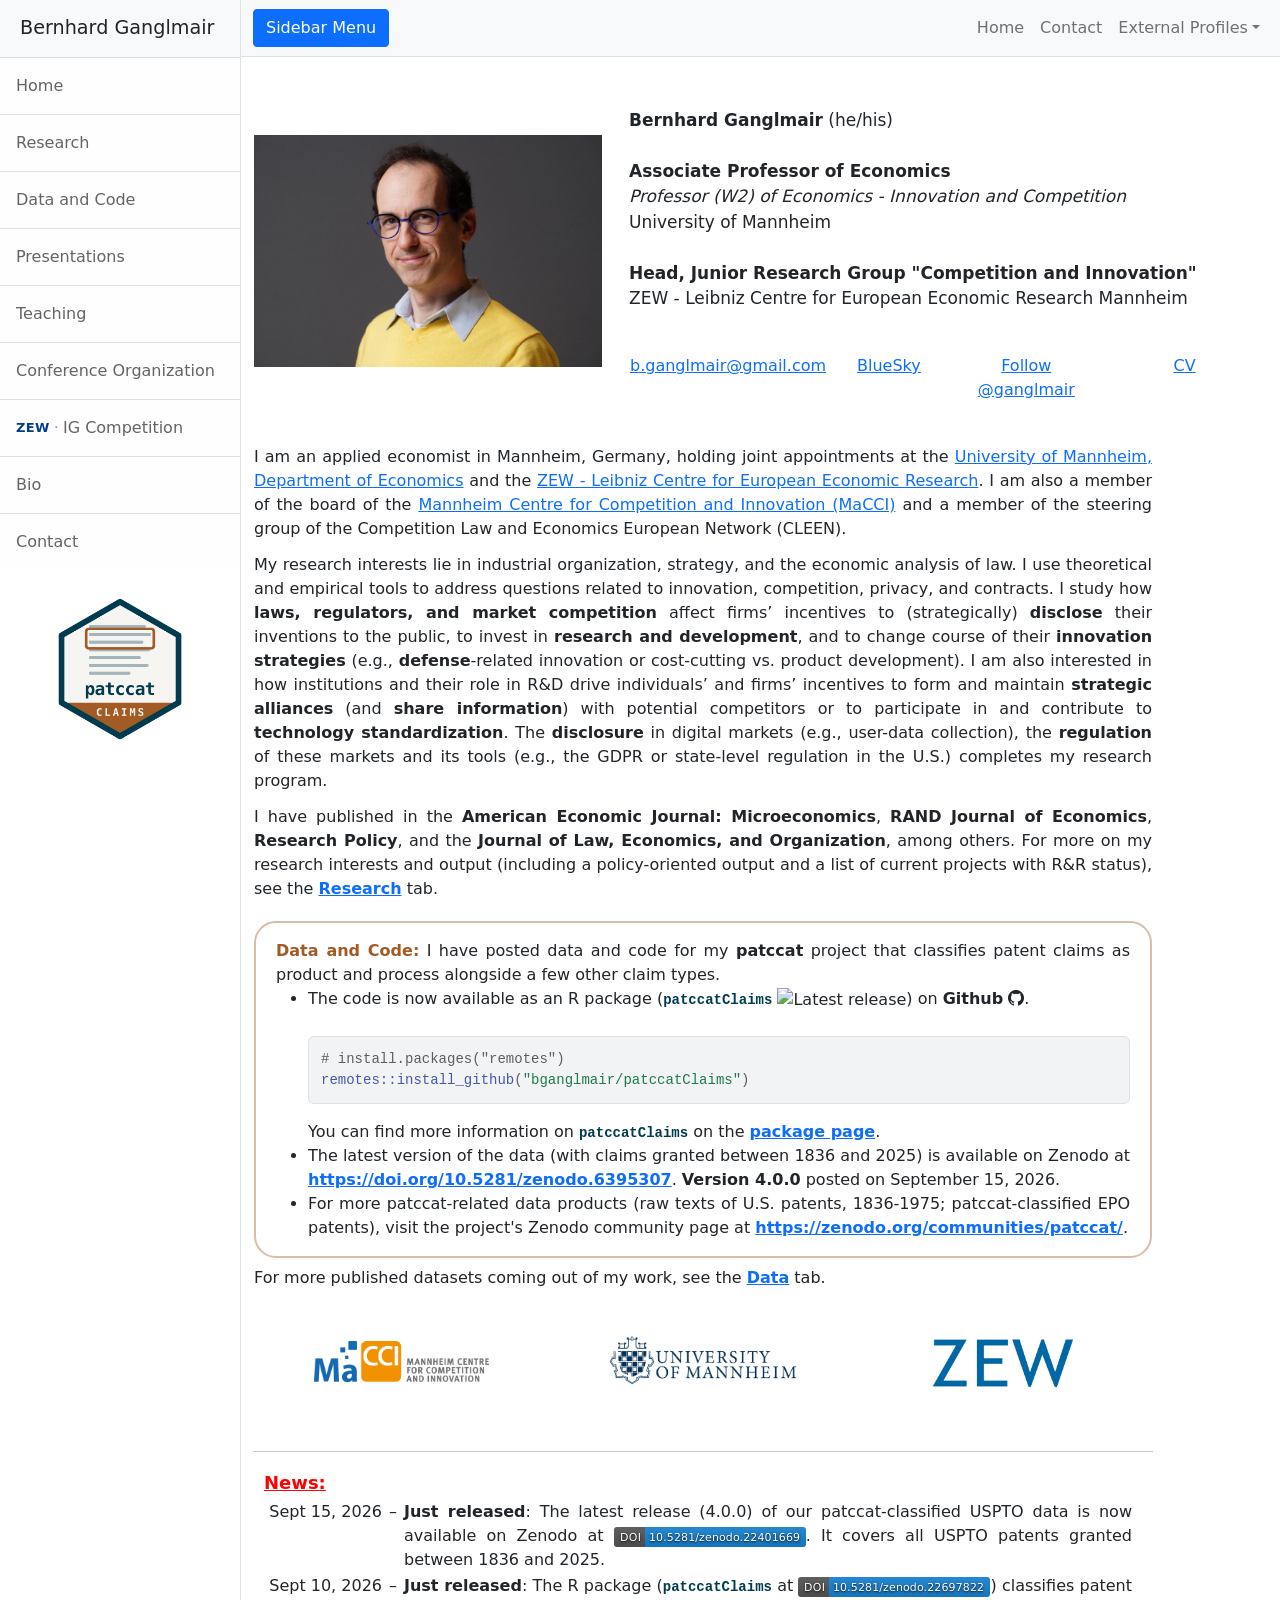
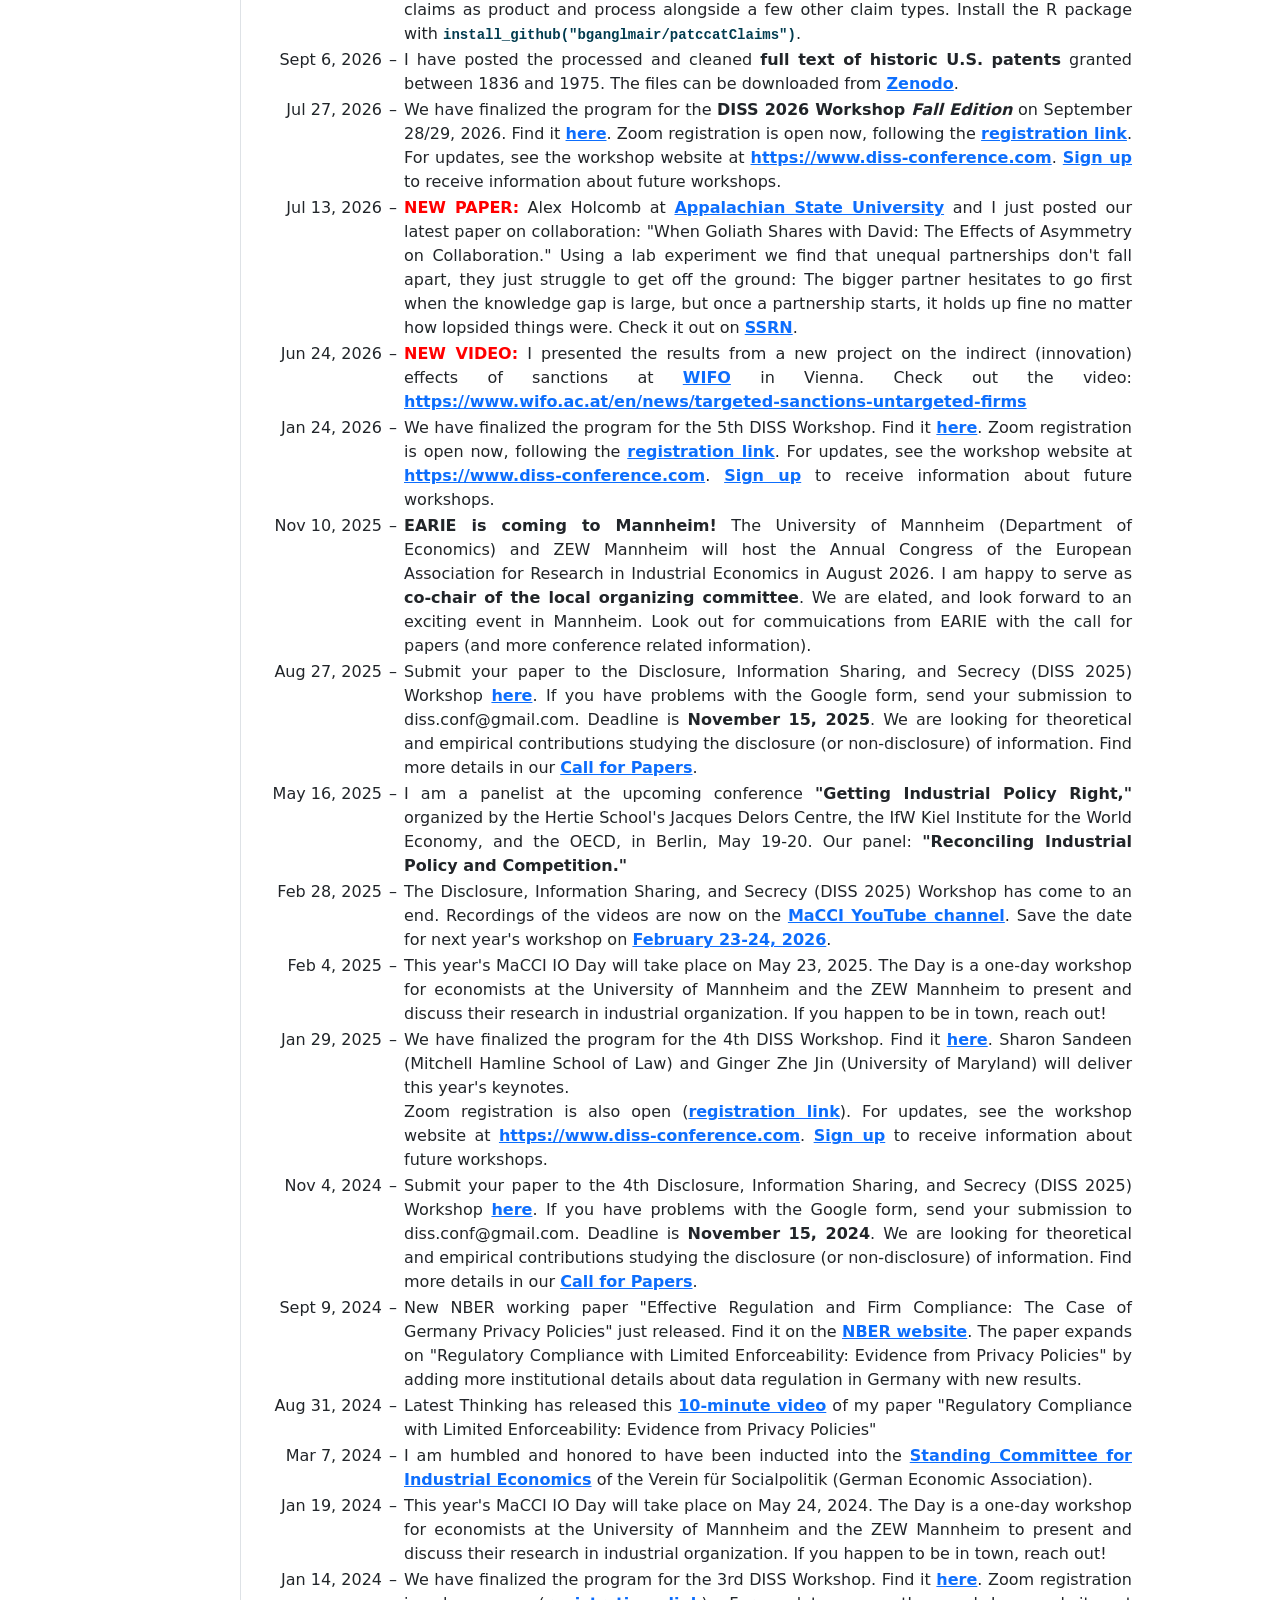
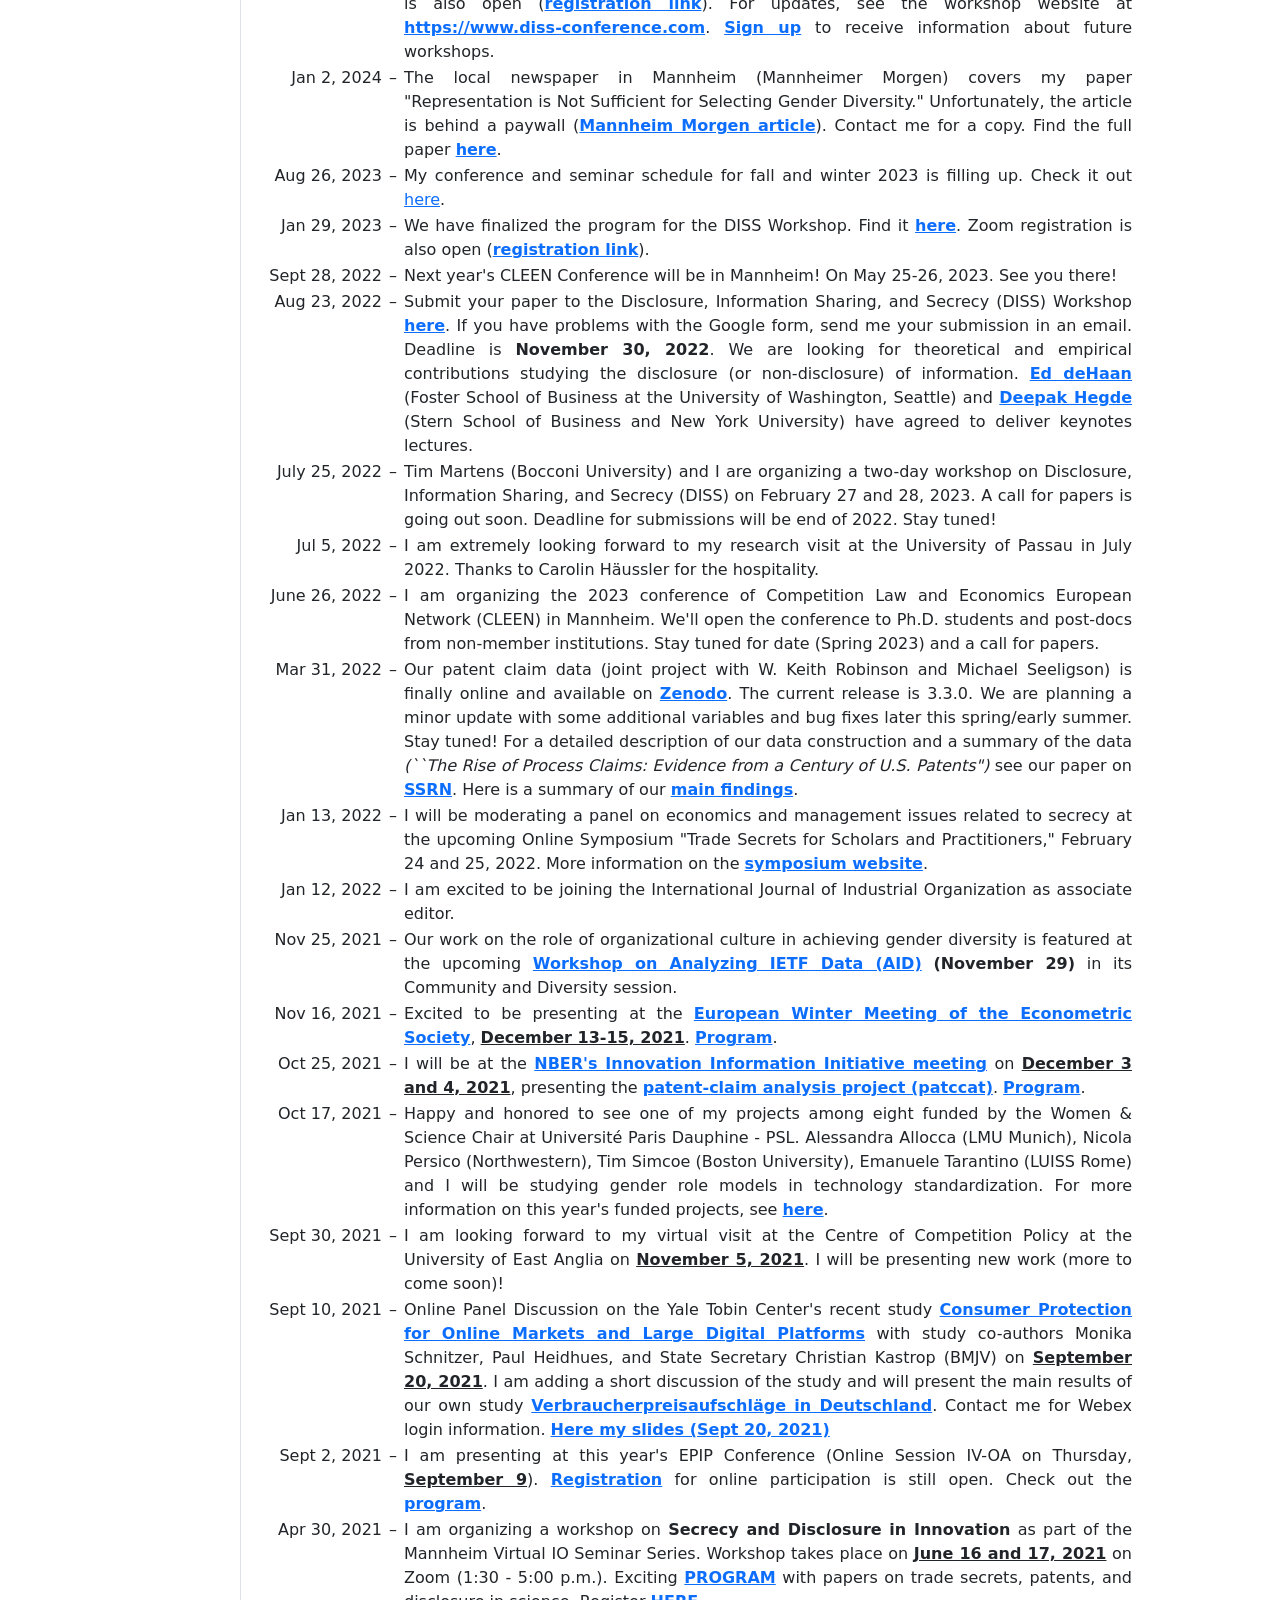
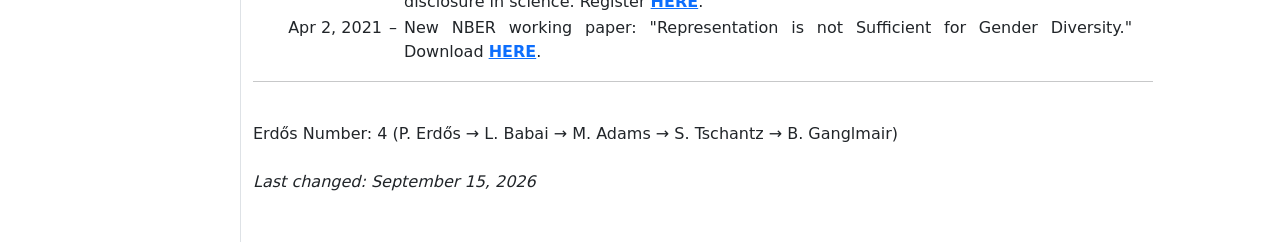
==== index.html @ 03a01792 "add IG Comp and course descriptions Added: IG Comp navigation Added: meta data Added: course descrip" ====
<!DOCTYPE html>
<html lang="en">
<head>
    <meta charset="utf-8" />
    <meta name="viewport" content="width=device-width, initial-scale=1, shrink-to-fit=no" />
    <meta name="description" content="Bernhard Ganglmair is Associate Professor of Economics at the University of Mannheim and Head of the Junior Research Group Competition and Innovation at ZEW Mannheim. His research covers industrial organization, innovation, privacy, and the economic analysis of law." />
    <meta name="author" content="Bernhard Ganglmair" />
    <meta name="robots" content="index, follow" />
    <link rel="canonical" href="https://bganglmair.github.io/index.html" />
    <title>Bernhard Ganglmair | Economics · University of Mannheim &amp; ZEW Mannheim</title>

    <!-- Open Graph -->
    <meta property="og:type" content="profile" />
    <meta property="og:title" content="Bernhard Ganglmair | Economist" />
    <meta property="og:description" content="Associate Professor at the University of Mannheim and Head of the Junior Research Group Competition and Innovation at ZEW Mannheim. Research in industrial organization, innovation, privacy, and law and economics." />
    <meta property="og:url" content="https://bganglmair.github.io/" />
    <meta property="og:image" content="https://bganglmair.github.io/files/RH204410.jpg" />
    <meta property="profile:first_name" content="Bernhard" />
    <meta property="profile:last_name" content="Ganglmair" />

    <!-- Twitter/X Card -->
    <meta name="twitter:card" content="summary" />
    <meta name="twitter:site" content="@ganglmair" />
    <meta name="twitter:title" content="Bernhard Ganglmair | Economist" />
    <meta name="twitter:description" content="Associate Professor at the University of Mannheim and ZEW Mannheim. Research in industrial organization, innovation, privacy, and law and economics." />
    <meta name="twitter:image" content="https://bganglmair.github.io/files/RH204410.jpg" />

    <!-- Structured data -->
    <script type="application/ld+json">
    {
      "@context": "https://schema.org",
      "@type": "Person",
      "name": "Bernhard Ganglmair",
      "url": "https://bganglmair.github.io/",
      "image": "https://bganglmair.github.io/files/RH204410.jpg",
      "jobTitle": "Associate Professor of Economics",
      "description": "Applied economist working on industrial organization, innovation, privacy, and the economic analysis of law.",
      "worksFor": [
        {
          "@type": "Organization",
          "name": "University of Mannheim",
          "url": "https://www.vwl.uni-mannheim.de/en/"
        },
        {
          "@type": "Organization",
          "name": "ZEW – Leibniz Centre for European Economic Research",
          "url": "https://www.zew.de/en/"
        }
      ],
      "knowsAbout": ["industrial organization", "innovation economics", "privacy economics", "law and economics", "patent policy"],
      "sameAs": [
        "https://scholar.google.com/citations?user=QGia2p8AAAAJ",
        "https://papers.ssrn.com/sol3/cf_dev/AbsByAuth.cfm?per_id=468622",
        "https://ideas.repec.org/e/pga159.html",
        "https://orcid.org/0000-0002-3821-2813",
        "https://www.linkedin.com/pub/bernhard-ganglmair/1/874/60a/",
        "https://bsky.app/profile/ganglmair.bsky.social",
        "https://twitter.com/ganglmair",
        "https://www.zew.de/en/team/bga",
        "https://www.vwl.uni-mannheim.de/en/prof-ganglmair/"
      ]
    }
    </script>

    <!-- Favicon -->
    <link rel="icon" type="image/x-icon" href="assets/favicon.ico" />
    <!-- Core theme CSS (includes Bootstrap) -->
    <link href="css/styles.css" rel="stylesheet" />
</head>

    <body>
        <div class="d-flex" id="wrapper">
            <!-- Sidebar-->
            <div class="border-end bg-white" id="sidebar-wrapper">
                <div class="sidebar-heading border-bottom bg-light">Bernhard Ganglmair</div>
                <div class="list-group list-group-flush">
                    <a class="list-group-item list-group-item-action list-group-item-light p-3" href="index.html">Home</a>
                    <a class="list-group-item list-group-item-action list-group-item-light p-3" href="research.html">Research</a>
                    <a class="list-group-item list-group-item-action list-group-item-light p-3" href="data.html">Data and Code</a>
                    <a class="list-group-item list-group-item-action list-group-item-light p-3" href="events.html">Presentations</a>
                    <a class="list-group-item list-group-item-action list-group-item-light p-3" href="teaching.html">Teaching</a>
                    <a class="list-group-item list-group-item-action list-group-item-light p-3" href="organization.html">Conference Organization</a>
                    <a class="list-group-item list-group-item-action list-group-item-light p-3" href="ig-competition.html"><span style="color:#003D8F;font-weight:700;font-size:13px;letter-spacing:0.03em;vertical-align:1px">ZEW</span><span style="color:#999;margin:0 4px">·</span>IG Competition</a>
                    <a class="list-group-item list-group-item-action list-group-item-light p-3" href="shortbio.html">Bio</a>
                    <a class="list-group-item list-group-item-action list-group-item-light p-3" href="contact.html">Contact</a>
                </div>

                <div class="text-center mt-4 mb-3">
                    <a href="https://bganglmair.github.io/patccatClaims/" target="_blank"
                    title="patccatClaims R package">
                <img src="files/patccatClaims-logo.png" alt="patccatClaims R package" height="150"></a>
                </div>
            </div>
            <!-- Page content wrapper-->
            <div id="page-content-wrapper">
                <!-- Top navigation-->
                <nav class="navbar navbar-expand-lg navbar-light bg-light border-bottom">
                    <div class="container-fluid">
                        <button class="btn btn-primary" id="sidebarToggle">Sidebar Menu</button>
                        <button class="navbar-toggler" type="button" data-bs-toggle="collapse" data-bs-target="#navbarSupportedContent" aria-controls="navbarSupportedContent" aria-expanded="false" aria-label="Toggle navigation"><span class="navbar-toggler-icon"></span></button>
                        <div class="collapse navbar-collapse" id="navbarSupportedContent">
                            <ul class="navbar-nav ms-auto mt-2 mt-lg-0">
                                <li class="nav-item active"><a class="nav-link" href="index.html">Home</a></li>
                                <li class="nav-item"><a class="nav-link" href="contact.html">Contact</a></li>
                                <li class="nav-item dropdown">
                                    <a class="nav-link dropdown-toggle" id="navbarDropdown" href="#" role="button" data-bs-toggle="dropdown" aria-haspopup="true" aria-expanded="false">External Profiles</a>
                                    <div class="dropdown-menu dropdown-menu-end" aria-labelledby="navbarDropdown">
                                        <a class="dropdown-item" href="http://scholar.google.com/citations?user=QGia2p8AAAAJ" target="_blank">Google Scholar Page</a>
                                        <a class="dropdown-item" href="http://papers.ssrn.com/sol3/cf_dev/AbsByAuth.cfm?per_id=468622" target="_blank">SSRN Author Page</a>
                                        <a class="dropdown-item" href="https://ideas.repec.org/e/pga159.html" target="_blank">IDEAS RePEc</a>
                                        <a class="dropdown-item" href="http://www.linkedin.com/pub/bernhard-ganglmair/1/874/60a/" target="_blank">LinkedIn Profile</a>
                                        <a class="dropdown-item" href="http://orcid.org/0000-0002-3821-2813" target="_blank">ORCID</a>
                                        <a href="https://twitter.com/ganglmair?ref_src=twsrc%5Etfw" class="twitter-follow-button" data-show-count="false">Follow @ganglmair</a><script async src="https://platform.twitter.com/widgets.js" charset="utf-8"></script>
                                        <div class="dropdown-divider"></div>
                                        <a class="dropdown-item" href="https://www.zew.de/en/team/bga" target="_blank">ZEW Mannheim</a>
                                        <a class="dropdown-item" href="https://www.vwl.uni-mannheim.de/en/prof-ganglmair/" target="_blank">University of Mannheim</a>
                                    </div>
                                </li>
                            </ul>
                        </div>
                    </div>
                </nav>
                <!-- Page content-->
                <div class="container-fluid">
                    
                    <br>
                	<!--   BEGIN HOME INFORMATION -->
                    <!-- <h1 class="mt-4">Home</h1> -->

					<table cellspacing="0" border="0">

						<tr>
							<td style="width:350px"><a href="files/RH204410.jpg" imageanchor="1"><img src="files/RH204410.jpg" width="100%" border="0"></a>
							</td>
							<td style="width:25px"> </td>
							<td valign="top"> 
								
								<p style="font-size:17px">
									
									<br>
									<b>Bernhard Ganglmair</b> (he/his)<br>

									<br>
									<b>Associate Professor of Economics</b><br>
									<i>Professor (W2) of Economics - Innovation and Competition</i><br>
									University of Mannheim<br><br>

									<b>Head, Junior Research Group "Competition and Innovation"</b></br>
									ZEW - Leibniz Centre for European Economic Research Mannheim<br><br>


									<table cellspacing="0" border="0">
				                        <colgroup>
				                            <col style="width: 40%">
				                            <col style="width: 20%">
                                            <col style="width: 20%">
				                            <col style="width: 20%">
				                        </colgroup>
				                        <tbody>

				                            <tr>
				                                <td valign="top" style="text-align:left">
				                                	<a href = "mailto: b.ganglmair@gmail.com">b.ganglmair@gmail.com</a>
				                                </td>

                                                <td valign="top" style="text-align:left">
                                                    <a rel="me" href="https://bsky.app/profile/ganglmair.bsky.social">BlueSky</a>

                                                </td>

				                                <td valign="center" style="text-align:center">
				                                	<a href="https://twitter.com/ganglmair?ref_src=twsrc%5Etfw" class="twitter-follow-button" data-show-count="false">Follow @ganglmair</a><script async src="https://platform.twitter.com/widgets.js" charset="utf-8"></script>
				                                </td>
				                                <td valign="top" style="text-align:right">
				                                	<a href="files/Ganglmair-CV.pdf" target="_blank">CV</a>
				                                </td>
				                            </tr>
				                        </tbody>
				                    </table>

								</p>
							</td>
						</tr>
					</table>

					<br>
					<table cellspacing="0" border="0">
                        <colgroup>
                            <col style="width: 900px">
                        </colgroup>
                        <tbody>

                            <tr>
                                <td valign="top" style="text-align:justify">
                                    I am an applied economist in Mannheim, Germany, holding joint appointments at the <a href="https://www.vwl.uni-mannheim.de/en/" target="_blank">University of Mannheim, Department of Economics</a> and the <a href="https://www.zew.de/en" target="_blank">ZEW - Leibniz Centre for European Economic Research</a>. I am also a member of the board of the <a href="https://www.macci.eu" target="_blank">Mannheim Centre for Competition and Innovation (MaCCI)</a> and a member of the steering group of the Competition Law and Economics European Network (CLEEN). 
                                </td>
                            </tr>
                            <tr> <td style="height: 10px"></td></tr>
                            <tr>
                                <td valign="top" style="text-align:justify"> 
                                    My research interests lie in industrial organization, strategy, and the economic analysis of law. I use theoretical and empirical tools to address questions related to innovation, competition, privacy, and contracts. I study how <b>laws, regulators, and market competition</b> affect firms’ incentives to (strategically) <b>disclose</b> their inventions to the public, to invest in <b>research and development</b>, and to change course of their <b>innovation strategies</b> (e.g., <b>defense</b>-related innovation or cost-cutting vs. product development). I am also interested in how institutions and their role in R&D drive individuals’ and firms’ incentives to form and maintain <b>strategic alliances</b> (and <b>share information</b>) with potential competitors or to participate in and contribute to <b>technology standardization</b>. The <b>disclosure</b> in digital markets (e.g., user-data collection), the <b>regulation</b> of these markets and its tools (e.g., the GDPR or state-level regulation in the U.S.) completes my research program. 
                                </td>
                            </tr>
							<tr> <td style="height: 10px"></td></tr>
							<tr>
                               	<td valign="top" style="text-align:justify"> 
                                    I have published in the <b>American Economic Journal: Microeconomics</b>, <b>RAND Journal of Economics</b>, <b>Research Policy</b>, and the <b>Journal of Law, Economics, and Organization</b>, among others. For more on my research interests and output (including a policy-oriented output and a list of current projects with R&R status), see the <b><a href="research.html">Research</a></b> tab. 
                                </td>
                            </tr>
                            <tr> <td style="height: 10px"></td></tr>
                            <tr>
                                <td valign="top" style="text-align:justify">

                                <div class="panel-note"> 
                                    <span style="color:#A25B25;"><b>Data and Code:</b></span> I have posted data and code for my <b>patccat</b> project that classifies patent claims as product and process alongside a few other claim types. 

                                    <ul>
                                    <li>
                                        The code is now available as an R package (<code>patccatClaims</code> <img src="https://img.shields.io/github/v/release/bganglmair/patccatClaims?logo=github&label=release" alt="Latest release" height="20">) on <b>Github</b> <link rel="stylesheet" href="https://cdn.jsdelivr.net/npm/bootstrap-icons@1.11.3/font/bootstrap-icons.css"> <i class="bi bi-github"></i>.
                                        <!-- <img src="https://img.shields.io/badge/GitHub-bganglmair%2FpatccatClaims-181717?logo=github" alt="GitHub: bganglmair/patccatClaims" height="20">. --> <br><br>

<pre class="sourceCode r"><code class="sourceCode r"><span class="co"># install.packages("remotes")</span>
<span class="fu">remotes</span><span class="fu">::</span><span class="fu">install_github</span><span class="op">(</span><span class="st">"bganglmair/patccatClaims"</span><span class="op">)</span></code></pre>

You can find more information on <code>patccatClaims</code> on the <b><a href="https://bganglmair.github.io/patccatClaims/" target="_blank">package page</a></b>.

                                    </li>

                                    <li>
                                        The latest version of the data (with claims granted between 1836 and 2025) is available on Zenodo at <b><a href="https://doi.org/10.5281/zenodo.6395307" target="_blank">https://doi.org/10.5281/zenodo.6395307</a></b>. <b>Version 4.0.0</b> posted on September 15, 2026.
                                    </li>

                                    <li>
                                        For more patccat-related data products (raw texts of U.S. patents, 1836-1975; patccat-classified EPO patents), visit the project's Zenodo community page at <b><a href="https://zenodo.org/communities/patccat/" target="_blank">https://zenodo.org/communities/patccat/</a></b>.
                                    </li>

                                    </ul>
                                </div>
                                    For more published datasets coming out of my work, see the <b><a href="data.html">Data</a></b> tab.
                                    
                                </td>
                            </tr>

                        </tbody>
                    </table>
					
                    <br> 

                    <table cellspacing="0" border="0">
                        <colgroup>
                            <col style="width: 300px">
                            <col style="width: 300px">
                            <col style="width: 300px">
                        </colgroup>
                            <tbody>
                                <tr>
                                    <td valign="center" style="text-align:center">
                                        <a href="http://www.macci.eu" target="_blank" imageanchor="1"><img src="files/MaCCI-logo.png" width="60%" border="0"></a>
                                    </td>
                                    <td valign="center" style="text-align:center">
                                        <a href="http://www.uni-mannheim.de/en" target="_blank" imageanchor="1"><img src="files/UMA-logo.png" width="80%" border="0"></a>
                                    </td>
                                    <td valign="center" style="text-align:center">
                                        <a href="https://www.zew.de/en/" target="_blank" imageanchor="1"><img src="files/ZEW-logo.png" width="60%" border="0"></a>
                                    </td>
                                </tr>
                            </tbody>
                    </table>

                    <br>
                    <hr style="width:900px">

                        
					<table cellspacing="0" border="0" style="width:900">
                        <colgroup>
	                        <col style="width: 10px">
	                        <col style="width: 120px">
	                        <col style="width: 20px">
	                        <col style="width: 730px">
	                    </colgroup>
	                    <tbody>

                            <tr>
                                <td></td>
                                <td valign="top" style="text-align:left"><b><span style="color:rgb(255,0,0);font-size: 18px"><u>News:</u></span></b></td>
                                <td></td>
                                <td></td>
                            </tr>
                
                            <tr>
                                <td></td>
                                <td></td>
                                <td></td>
                                <td></td>
                            </tr>

<!--    START EVENTS HERE -->


                            <tr>
                                <td></td>
                                <td valign="top" style="text-align:right">Sept 15, 2026</td>
                                <td valign="top" style="text-align:center">&ndash;</td>
                                <td valign="top" style="text-align:justify">
                                    <b>Just released</b>: The latest release (4.0.0) of our patccat-classified USPTO data is now available on Zenodo at <a href="https://doi.org/10.5281/zenodo.22401669"> <img src="files/zenodo-data-doi.svg" alt="DOI: 10.5281/zenodo.22401669" height="20"></a>. It covers all USPTO patents granted between 1836 and 2025.
                                </td>
                            </tr>


                            <tr>
                                <td></td>
                                <td valign="top" style="text-align:right">Sept 10, 2026</td>
                                <td valign="top" style="text-align:center">&ndash;</td>
                                <td valign="top" style="text-align:justify">
                                    <b>Just released</b>: The R package (<code>patccatClaims</code> at <a href="https://doi.org/10.5281/zenodo.22697822"> <img src="files/zenodo-code-doi.svg" alt="DOI: 10.5281/zenodo.22697822" height="20"></a>) classifies patent claims as product and process alongside a few other claim types. Install the R package with <code>install_github("bganglmair/patccatClaims")</code>.
                                </td>
                            </tr>

                            <tr>
                                <td></td>
                                <td valign="top" style="text-align:right">Sept 6, 2026</td>
                                <td valign="top" style="text-align:center">&ndash;</td>
                                <td valign="top" style="text-align:justify">
                                    I have posted the processed and cleaned <b>full text of historic U.S. patents</b> granted between 1836 and 1975. The files can be downloaded from <b><a href="https://doi.org/10.5281/zenodo.22309679" target="_blank">Zenodo</a></b>.
                                </td>
                            </tr>



                            <tr>
                                <td></td>
                                <td valign="top" style="text-align:right">Jul 27, 2026</td>
                                <td valign="top" style="text-align:center">&ndash;</td>
                                <td valign="top" style="text-align:justify">
                                    We have finalized the program for the <b>DISS 2026 Workshop <i>Fall Edition</i></b> on September 28/29, 2026. Find it <b><a href="https://diss-conference.com/conference2026fall/DISS2026-FallEdition-program.pdf" target="_blank">here</a></b>. Zoom registration is open now, following the <b><a href="https://bit.ly/diss2026fall" target="_blank">registration link</a></b>. For updates, see the workshop website at <b><a href="https://www.diss-conference.com" target="_blank">https://www.diss-conference.com</a></b>. <b><a href="https://forms.gle/LL1ZFnV6MUr1eDX4A" target="_blank">Sign up</a></b> to receive information about future workshops.
                                </td>
                            </tr>


                            <tr>
                                <td></td>
                                <td valign="top" style="text-align:right">Jul 13, 2026</td>
                                <td valign="top" style="text-align:center">&ndash;</td>
                                <td valign="top" style="text-align:justify">
                                    <span style="color:rgb(255,0,0);"><b>NEW PAPER:</b></span> Alex Holcomb at <b><a href="https://finance.appstate.edu/directory/alex-holcomb-phd-0" target="_blank">Appalachian State University</a></b> and I just posted our latest paper on collaboration: "When Goliath Shares with David: The Effects of Asymmetry on Collaboration." Using a lab experiment we find that unequal partnerships don't fall apart, they just struggle to get off the ground: The bigger partner hesitates to go first when the knowledge gap is large, but once a partnership starts, it holds up fine no matter how lopsided things were. Check it out on <b><a href="https://papers.ssrn.com/sol3/papers.cfm?abstract_id=7109478" target="_blank">SSRN</a></b>.
                                </td>
                            </tr>

                            <tr>
                                <td></td>
                                <td valign="top" style="text-align:right">Jun 24, 2026</td>
                                <td valign="top" style="text-align:center">&ndash;</td>
                                <td valign="top" style="text-align:justify">
                                    <span style="color:rgb(255,0,0);"><b>NEW VIDEO:</b></span> I presented the results from a new project on the indirect (innovation) effects of sanctions at <b><a href="https://www.wifo.ac.at/en/" target="_blank">WIFO</a></b> in Vienna. Check out the video: <b><a href="https://www.wifo.ac.at/en/news/targeted-sanctions-untargeted-firms" target="_blank">https://www.wifo.ac.at/en/news/targeted-sanctions-untargeted-firms</a></b>
                                </td>
                            </tr>


                            <tr>
                                <td></td>
                                <td valign="top" style="text-align:right">Jan 24, 2026</td>
                                <td valign="top" style="text-align:center">&ndash;</td>
                                <td valign="top" style="text-align:justify">
                                    We have finalized the program for the 5th DISS Workshop. Find it <b><a href="files/Program-DISS-Workshop-2026.pdf?redirects=0">here</a></b>. Zoom registration is open now, following the <b><a href="https://bit.ly/diss2026" target="_blank">registration link</a></b>. For updates, see the workshop website at <b><a href="https://www.diss-conference.com" target="_blank">https://www.diss-conference.com</a></b>. <b><a href="https://forms.gle/LL1ZFnV6MUr1eDX4A" target="_blank">Sign up</a></b> to receive information about future workshops.
                                </td>
                            </tr>


                            <tr>
                                <td></td>
                                <td valign="top" style="text-align:right">Nov 10, 2025</td>
                                <td valign="top" style="text-align:center">&ndash;</td>
                                <td valign="top" style="text-align:justify">
                                    <b>EARIE is coming to Mannheim!</b> The University of Mannheim (Department of Economics) and ZEW Mannheim will host the Annual Congress of the European Association for Research in Industrial Economics in August 2026. I am happy to serve as <b>co-chair of the local organizing committee</b>. We are elated, and look forward to an exciting event in Mannheim. Look out for commuications from EARIE with the call for papers (and more conference related information).</b>
                                </td>
                            </tr>

                          <tr>
                                <td></td>
                                <td valign="top" style="text-align:right">Aug 27, 2025</td>
                                <td valign="top" style="text-align:center">&ndash;</td>
                                <td valign="top" style="text-align:justify">
                                    Submit your paper to the Disclosure, Information Sharing, and Secrecy (DISS 2025) Workshop <b><a href="https://bit.ly/submit-diss2026" target="_blank">here</a></b>. If you have problems with the Google form, send your submission to diss.conf@gmail.com. Deadline is <b>November 15, 2025</b>. We are looking for theoretical and empirical contributions studying the disclosure (or non-disclosure) of information. Find more details in our <b><a href="https://diss-conference.com/conference2026/CfP_DISS_2026.pdf" target="_blank">Call for Papers</a></b>.
                                </td>
                            </tr>

                            <tr>
                                <td></td>
                                <td valign="top" style="text-align:right">May 16, 2025</td>
                                <td valign="top" style="text-align:center">&ndash;</td>
                                <td valign="top" style="text-align:justify">
                                    I am a panelist at the upcoming conference <b>"Getting Industrial Policy Right,"</b> organized by the Hertie School's Jacques Delors Centre, the IfW Kiel Institute for the World Economy, and the OECD, in Berlin, May 19-20. Our panel: <b>"Reconciling Industrial Policy and Competition."</b>
                                </td>
                            </tr>

                            <tr>
                                <td></td>
                                <td valign="top" style="text-align:right">Feb 28, 2025</td>
                                <td valign="top" style="text-align:center">&ndash;</td>
                                <td valign="top" style="text-align:justify">
                                    The Disclosure, Information Sharing, and Secrecy (DISS 2025) Workshop has come to an end. Recordings of the videos are now on the <b><a href="https://youtube.com/playlist?list=PLZpLzSuZ3WkU9ir6VawYlqZy8N2lHuls1&si=ugpizUenH3e7cxhU" target="_blank">MaCCI YouTube channel</a></b>. Save the date for next year's workshop on <b><a href="files/DISS2026-savethedate.jpg?redirects=0">February 23-24, 2026</a></b>.
                                </td>
                            </tr>


                            <tr>
                                <td></td>
                                <td valign="top" style="text-align:right">Feb 4, 2025</td>
                                <td valign="top" style="text-align:center">&ndash;</td>
                                <td valign="top" style="text-align:justify">
                                    This year's MaCCI IO Day will take place on May 23, 2025. The Day is a one-day workshop for economists at the University of Mannheim and the ZEW Mannheim to present and discuss their research in industrial organization. If you happen to be in town, reach out!
                                </td>
                            </tr>


                            <tr>
                                <td></td>
                                <td valign="top" style="text-align:right">Jan 29, 2025</td>
                                <td valign="top" style="text-align:center">&ndash;</td>
                                <td valign="top" style="text-align:justify">
                                    We have finalized the program for the 4th DISS Workshop. Find it <b><a href="files/Program-DISS-Workshop-2025.pdf?redirects=0">here</a></b>. Sharon Sandeen (Mitchell Hamline School of Law) and Ginger Zhe Jin (University of Maryland) will deliver this year's keynotes.<br>Zoom registration is also open (<b><a href="https://bit.ly/diss2025" target="_blank">registration link</a></b>). For updates, see the workshop website at <b><a href="https://www.diss-conference.com" target="_blank">https://www.diss-conference.com</a></b>. <b><a href="https://forms.gle/LL1ZFnV6MUr1eDX4A" target="_blank">Sign up</a></b> to receive information about future workshops.
                                </td>
                            </tr>

                            <tr>
                                <td></td>
                                <td valign="top" style="text-align:right">Nov 4, 2024</td>
                                <td valign="top" style="text-align:center">&ndash;</td>
                                <td valign="top" style="text-align:justify">
                                    Submit your paper to the 4th Disclosure, Information Sharing, and Secrecy (DISS 2025) Workshop <b><a href="https://docs.google.com/forms/d/1zCl5OmKVANpUr_thGB7btFtIeRsVq6Yt8-qj9Lf0IEw/viewform" target="_blank">here</a></b>. If you have problems with the Google form, send your submission to diss.conf@gmail.com. Deadline is <b>November 15, 2024</b>. We are looking for theoretical and empirical contributions studying the disclosure (or non-disclosure) of information. Find more details in our <b><a href="https://diss-conference.com/conference2025/CfP_DISS_2025.pdf" target="_blank">Call for Papers</a></b>.
                                </td>
                            </tr>

                            <tr>
                                <td></td>
                                <td valign="top" style="text-align:right">Sept 9, 2024</td>
                                <td valign="top" style="text-align:center">&ndash;</td>
                                <td valign="top" style="text-align:justify">
                                     New NBER working paper "Effective Regulation and Firm Compliance: The Case of Germany Privacy Policies" just released. Find it on the <b><a href="https://www.nber.org/papers/w32913" target="_blank">NBER website</a></b>. The paper expands on "Regulatory Compliance with Limited Enforceability: Evidence from Privacy Policies" by adding more institutional details about data regulation in Germany with new results.
                                </td>
                            </tr>


                            <tr>
                                <td></td>
                                <td valign="top" style="text-align:right">Aug 31, 2024</td>
                                <td valign="top" style="text-align:center">&ndash;</td>
                                <td valign="top" style="text-align:justify">
                                     Latest Thinking has released this <b><a href="https://lt.org/publication/does-vagueness-regulation-make-organization-less-likely-comply" target="_blank">10-minute video</a></b> of my paper "Regulatory Compliance with Limited Enforceability: Evidence from Privacy Policies"
                                </td>
                            </tr>



                            <tr>
                                <td></td>
                                <td valign="top" style="text-align:right">Mar 7, 2024</td>
                                <td valign="top" style="text-align:center">&ndash;</td>
                                <td valign="top" style="text-align:justify">
                                    I am humbled and honored to have been inducted into the <b><a href="https://industrial-economics.committee.socialpolitik.de/" target="_blank">Standing Committee for Industrial Economics</a></b> of the Verein für Socialpolitik (German Economic Association). 
                                </td>
                            </tr>


                            <tr>
                                <td></td>
                                <td valign="top" style="text-align:right">Jan 19, 2024</td>
                                <td valign="top" style="text-align:center">&ndash;</td>
                                <td valign="top" style="text-align:justify">
                                    This year's MaCCI IO Day will take place on May 24, 2024. The Day is a one-day workshop for economists at the University of Mannheim and the ZEW Mannheim to present and discuss their research in industrial organization. If you happen to be in town, reach out!
                                </td>
                            </tr>


                            <tr>
                                <td></td>
                                <td valign="top" style="text-align:right">Jan 14, 2024</td>
                                <td valign="top" style="text-align:center">&ndash;</td>
                                <td valign="top" style="text-align:justify">
                                    We have finalized the program for the 3rd DISS Workshop. Find it <b><a href="files/Program-DISS-Workshop-2024.pdf?redirects=0">here</a></b>. Zoom registration is also open (<b><a href="https://bit.ly/diss2024" target="_blank">registration link</a></b>). For updates, see the workshop website at <b><a href="https://www.diss-conference.com" target="_blank">https://www.diss-conference.com</a></b>. <b><a href="https://forms.gle/LL1ZFnV6MUr1eDX4A" target="_blank">Sign up</a></b> to receive information about future workshops.
                                </td>
                            </tr>

                            <tr>
                                <td></td>
                                <td valign="top" style="text-align:right">Jan 2, 2024</td>
                                <td valign="top" style="text-align:center">&ndash;</td>
                                <td valign="top" style="text-align:justify">
                                    The local newspaper in Mannheim (Mannheimer Morgen) covers my paper "Representation is Not Sufficient for Selecting Gender Diversity." Unfortunately, the article is behind a paywall (<b><a href="https://www.mannheimer-morgen.de/wirtschaft_artikel,-regionale-wirtschaft-zew-mannheim-wie-mint-berufe-fuer-frauen-attraktiv-werden-_arid,2162179.html" target="_blank">Mannheim Morgen article</a></b>). Contact me for a copy. Find the full paper <b><a href="https://ssrn.com/abstract=3815038" target="_blank">here</a></b>. 
                                </td>
                            </tr>

                            <tr>
                                <td></td>
                                <td valign="top" style="text-align:right">Aug 26, 2023</td>
                                <td valign="top" style="text-align:center">&ndash;</td>
                                <td valign="top" style="text-align:justify">
                                    My conference and seminar schedule for fall and winter 2023 is filling up. Check it out <a href="events.html?redirects=0">here</a>.
                                </td>
                            </tr>


                            <tr>
                                <td></td>
                                <td valign="top" style="text-align:right">Jan 29, 2023</td>
                                <td valign="top" style="text-align:center">&ndash;</td>
                                <td valign="top" style="text-align:justify">
                                    We have finalized the program for the DISS Workshop. Find it <b><a href="files/Program-DISS-Workshop-2023.pdf?redirects=0">here</a></b>. Zoom registration is also open (<b><a href="https://bit.ly/3HrGQyW" target="_blank">registration link</a></b>).
                                </td>
                            </tr>


                            <tr>
                                <td></td>
                                <td valign="top" style="text-align:right">Sept 28, 2022</td>
                                <td valign="top" style="text-align:center">&ndash;</td>
                                <td valign="top" style="text-align:justify">
                                    Next year's CLEEN Conference will be in Mannheim! On May 25-26, 2023. See you there!
                                </td>
                            </tr>

                            <tr>
                                <td></td>
                                <td valign="top" style="text-align:right">Aug 23, 2022</td>
                                <td valign="top" style="text-align:center">&ndash;</td>
                                <td valign="top" style="text-align:justify">
                                    Submit your paper to the Disclosure, Information Sharing, and Secrecy (DISS) Workshop <b><a href="https://docs.google.com/forms/d/1zCl5OmKVANpUr_thGB7btFtIeRsVq6Yt8-qj9Lf0IEw/viewform" target="_blank">here</a></b>. If you have problems with the Google form, send me your submission in an email. Deadline is <b>November 30, 2022</b>. We are looking for theoretical and empirical contributions studying the disclosure (or non-disclosure) of information. <b><a href="https://foster.uw.edu/faculty-research/directory/ed-dehaan/" target="_blank">Ed deHaan</a></b> (Foster School of Business at the University of Washington, Seattle) and <b><a href="https://www.stern.nyu.edu/faculty/bio/deepak-hegde" target="_blank">Deepak Hegde</a></b> (Stern School of Business and New York University) have agreed to deliver keynotes lectures.
                                </td>
                            </tr>

                            <tr>
                                <td></td>
                                <td valign="top" style="text-align:right">July 25, 2022</td>
                                <td valign="top" style="text-align:center">&ndash;</td>
                                <td valign="top" style="text-align:justify">
                                    Tim Martens (Bocconi University) and I are organizing a two-day workshop on Disclosure, Information Sharing, and Secrecy (DISS) on February 27 and 28, 2023. A call for papers is going out soon. Deadline for submissions will be end of 2022. Stay tuned!
                                </td>
                            </tr>


                            <tr>
                                <td></td>
                                <td valign="top" style="text-align:right">Jul 5, 2022</td>
                                <td valign="top" style="text-align:center">&ndash;</td>
                                <td valign="top" style="text-align:justify">
                                    I am extremely looking forward to my research visit at the University of Passau in July 2022. Thanks to Carolin Häussler for the hospitality.
                                </td>
                            </tr>


                            <tr>
                                <td></td>
                                <td valign="top" style="text-align:right">June 26, 2022</td>
                                <td valign="top" style="text-align:center">&ndash;</td>
                                <td valign="top" style="text-align:justify">
                                    I am organizing the 2023 conference of Competition Law and Economics European Network (CLEEN) in Mannheim. We'll open the conference to Ph.D. students and post-docs from non-member institutions. Stay tuned for date (Spring 2023) and a call for papers.
                                </td>
                            </tr>


                            <tr>
                                <td></td>
                                <td valign="top" style="text-align:right">Mar 31, 2022</td>
                                <td valign="top" style="text-align:center">&ndash;</td>
                                <td valign="top" style="text-align:justify">
                                    Our patent claim data (joint project with W. Keith Robinson and Michael Seeligson) is finally online and available on <b><a href="https://doi.org/10.5281/zenodo.6395307" target="_blank">Zenodo</a></b>. The current release is 3.3.0. We are planning a minor update with some additional variables and bug fixes later this spring/early summer. Stay tuned! For a detailed description of our data construction and a summary of the data <i>(``The Rise of Process Claims: Evidence from a Century of U.S. Patents")</i> see our paper on <b><a href="https://papers.ssrn.com/abstract=4069994" target="_blank">SSRN</a></b>. Here is a summary of our <b><a href="files/patccat-10lessons.pdf?redirects=0">main findings</a></b>.
                                </td>
                            </tr>


                            <tr>
                                <td></td>
                                <td valign="top" style="text-align:right">Jan 13, 2022</td>
                                <td valign="top" style="text-align:center">&ndash;</td>
                                <td valign="top" style="text-align:justify">
                                    I will be moderating a panel on economics and management issues related to secrecy at the upcoming Online Symposium "Trade Secrets for Scholars and Practitioners," February 24 and 25, 2022. More information on the <b><a href="https://www.eventbrite.co.uk/e/online-symposium-on-trade-secrets-for-scholars-and-practitioners-tickets-239121186907">symposium website</a></b>.
                                </td>
                            </tr>

                            <tr>
                                <td></td>
                                <td valign="top" style="text-align:right">Jan 12, 2022</td>
                                <td valign="top" style="text-align:center">&ndash;</td>
                                <td valign="top" style="text-align:justify">
                                    I am excited to be joining the International Journal of Industrial Organization as associate editor.
                                </td>
                            </tr>

                            <tr>
                                <td></td>
                                <td valign="top" style="text-align:right">Nov 25, 2021</td>
                                <td valign="top" style="text-align:center">&ndash;</td>
                                <td valign="top" style="text-align:justify">
                                    Our work on the role of organizational culture in achieving gender diversity is featured at the upcoming <b><a href="https://www.iab.org/activities/workshops/aid/">Workshop on Analyzing IETF Data (AID)</a></b> <b>(November 29)</b> in its Community and Diversity session. 
                                </td>
                            </tr>

                            <tr>
                                <td></td>
                                <td valign="top" style="text-align:right">Nov 16, 2021</td>
                                <td valign="top" style="text-align:center">&ndash;</td>
                                <td valign="top" style="text-align:justify">
                                    Excited to be presenting at the <b><a href="https://www.ub.edu/school-economics/ewmes">European Winter Meeting of the Econometric Society</a></b>, <b><u>December 13-15, 2021</u></b>. <b><a href="https://eventpilotadmin.com/web/planner.php?id=EWMES21">Program</a></b>.
                                </td>
                            </tr>

                            <tr>
                                <td></td>
                                <td valign="top" style="text-align:right">Oct 25, 2021</td>
                                <td valign="top" style="text-align:center">&ndash;</td>
                                <td valign="top" style="text-align:justify">
                                    I will be at the <b><a href="https://www.nber.org/conferences/innovation-information-initiative-technical-working-group-meeting-fall-2021">NBER's Innovation Information Initiative meeting</a></b> on <b><u>December 3 and 4, 2021</u></b>, presenting the <b><a href="data.html">patent-claim analysis project (patccat)</a></b>. <b><a href="https://www.nber.org/conferences/innovation-information-initiative-technical-working-group-meeting-fall-2021">Program</a></b>. 
                                </td>
                            </tr>

                            <tr>
                                <td></td>
                                <td valign="top" style="text-align:right">Oct 17, 2021</td>
                                <td valign="top" style="text-align:center">&ndash;</td>
                                <td valign="top" style="text-align:justify">
                                    Happy and honored to see one of my projects among eight funded by the Women & Science Chair at Université Paris Dauphine - PSL. Alessandra Allocca (LMU Munich), Nicola Persico (Northwestern), Tim Simcoe (Boston University), Emanuele Tarantino (LUISS Rome) and I will be studying gender role models in technology standardization. For more information on this year's funded projects, see <b><a href="https://dauphine.psl.eu/en/dauphine/the-university-communicates/article/the-women-and-science-chair-supports-8-new-projects-in-2021" target="_blank">here</a></b>.
                                </td>
                            </tr>

                            <tr>
                                <td></td>
                                <td valign="top" style="text-align:right">Sept 30, 2021</td>
                                <td valign="top" style="text-align:center">&ndash;</td>
                                <td valign="top" style="text-align:justify">
                                    I am looking forward to my virtual visit at the Centre of Competition Policy at the University of East Anglia on <b><u>November 5, 2021</u></b>. I will be presenting new work (more to come soon)!
                                </td>
                            </tr>

                            <tr>
                                <td></td>
                                <td valign="top" style="text-align:right">Sept 10, 2021</td>
                                <td valign="top" style="text-align:center">&ndash;</td>
                                <td valign="top" style="text-align:justify">
                                    Online Panel Discussion on the Yale Tobin Center's recent study <b><a href="https://tobin.yale.edu/sites/default/files/pdfs/digital%20regulation%20papers/Digital%20Regulation%20Project%20-%20Consumer%20Protection%20-%20Discussion%20Paper%20No%201.pdf" target="_blank">Consumer Protection for Online Markets and Large Digital Platforms</a></b> with study co-authors Monika Schnitzer, Paul Heidhues, and State Secretary Christian Kastrop (BMJV) on <b><u>September 20, 2021</u></b>. I am adding a short discussion of the study and will present the main results of our own study <b><a href="https://bmjv.de/DE/Service/Fachpublikationen/Verbraucherpreisaufschlaege%20_in_Deutschland.html" target="_blank">Verbraucherpreisaufschläge in Deutschland</a></b>. Contact me for Webex login information. <b><a href="files/Yale_Verbraucherpreisaufschlaege.pdf" target="_blank">Here my slides (Sept 20, 2021)</a></b>
                                </td>
                            </tr>

                            <tr>
                                <td></td>
                                <td valign="top" style="text-align:right">Sept 2, 2021</td>
                                <td valign="top" style="text-align:center">&ndash;</td>
                                <td valign="top" style="text-align:justify">
                                    I am presenting at this year's EPIP Conference (Online Session IV-OA on Thursday, <b><u>September 9</u></b>).  <b><a href="https://epip2021.org/registration-epip/standard-fee-online/" target="_blank">Registration</a></b> for online participation is still open. Check out the <b><a href="https://epip2021.org/program/" target="_blank">program</a></b>.
                                </td>
                            </tr>

	                        <tr>
	                        	<td></td>
	                            <td valign="top" style="text-align:right">Apr 30, 2021</td>
	                            <td valign="top" style="text-align:center">&ndash;</td>
	                          	<td valign="top" style="text-align:justify">
	                               	I am organizing a workshop on <b>Secrecy and Disclosure in Innovation</b> as part of the Mannheim Virtual IO Seminar Series. Workshop takes place on <b><u>June 16 and 17, 2021</u></b> on Zoom (1:30 - 5:00 p.m.). Exciting <b><a href="https://www.zew.de/fileadmin/FTP/veranstaltungen/MaCCI2021/Program_MannheimVIOS-Innovation-June2021.pdf?v=1620465421" target="_blank">PROGRAM</a></b> with papers on trade secrets, patents, and disclosure in science. Register <b><a href="https://sites.google.com/view/macci-epos-virtual-io-seminar" target="_blank">HERE</a></b>.
	                            </td>
	                        </tr>

	                        <tr>
	                       	<td></td>
	                            <td valign="top" style="text-align:right">Apr 2, 2021</td>
	                            <td valign="top" style="text-align:center">&ndash;</td>
	                          	<td valign="top" style="text-align:justify">
	                               	New NBER working paper: "Representation is not Sufficient for Gender Diversity." Download <b><a href="https://www.nber.org/papers/w28649" target="_blank">HERE</a></b>.
	                            </td>
	                         </tr>


	                    </tbody>
                	</table>

				<!-- <br>
					See <b><a href="https://sites.google.com/site/bganglmair/current-events">EVENTS</a></b> for more upcoming conferences and seminars. For information on upcoming MaCCI events, take a look at our <b><a href="https://www.macci-mannheim.eu/macci-mannheim-centre-for-competition-and-innovation/events.html">MaCCI website</a></b>.
                -->
			

				<!-- 
                    <a class="twitter-timeline" data-width="800" data-height="500" href="https://twitter.com/ganglmair?ref_src=twsrc%5Etfw">Tweets and Retweets by ganglmair</a> <script async src="https://platform.twitter.com/widgets.js" charset="utf-8"></script> 
                -->

					
                    <hr style="width:900px">

					<br>
					Erdős Number: 4 (P. Erdős &rarr; L. Babai &rarr; M. Adams &rarr; S. Tschantz &rarr; B. Ganglmair)
					<!--   END HOME INFORMATION -->
                    <br><br>
                    <i>Last changed: September 15, 2026</i>
                    <br><br><br>
                </div>
            </div>
        </div>
        <!-- Bootstrap core JS-->
        <script src="https://cdn.jsdelivr.net/npm/bootstrap@5.1.0/dist/js/bootstrap.bundle.min.js"></script>
        <!-- Core theme JS-->
        <script src="js/scripts.js"></script>
    </body>
</html>
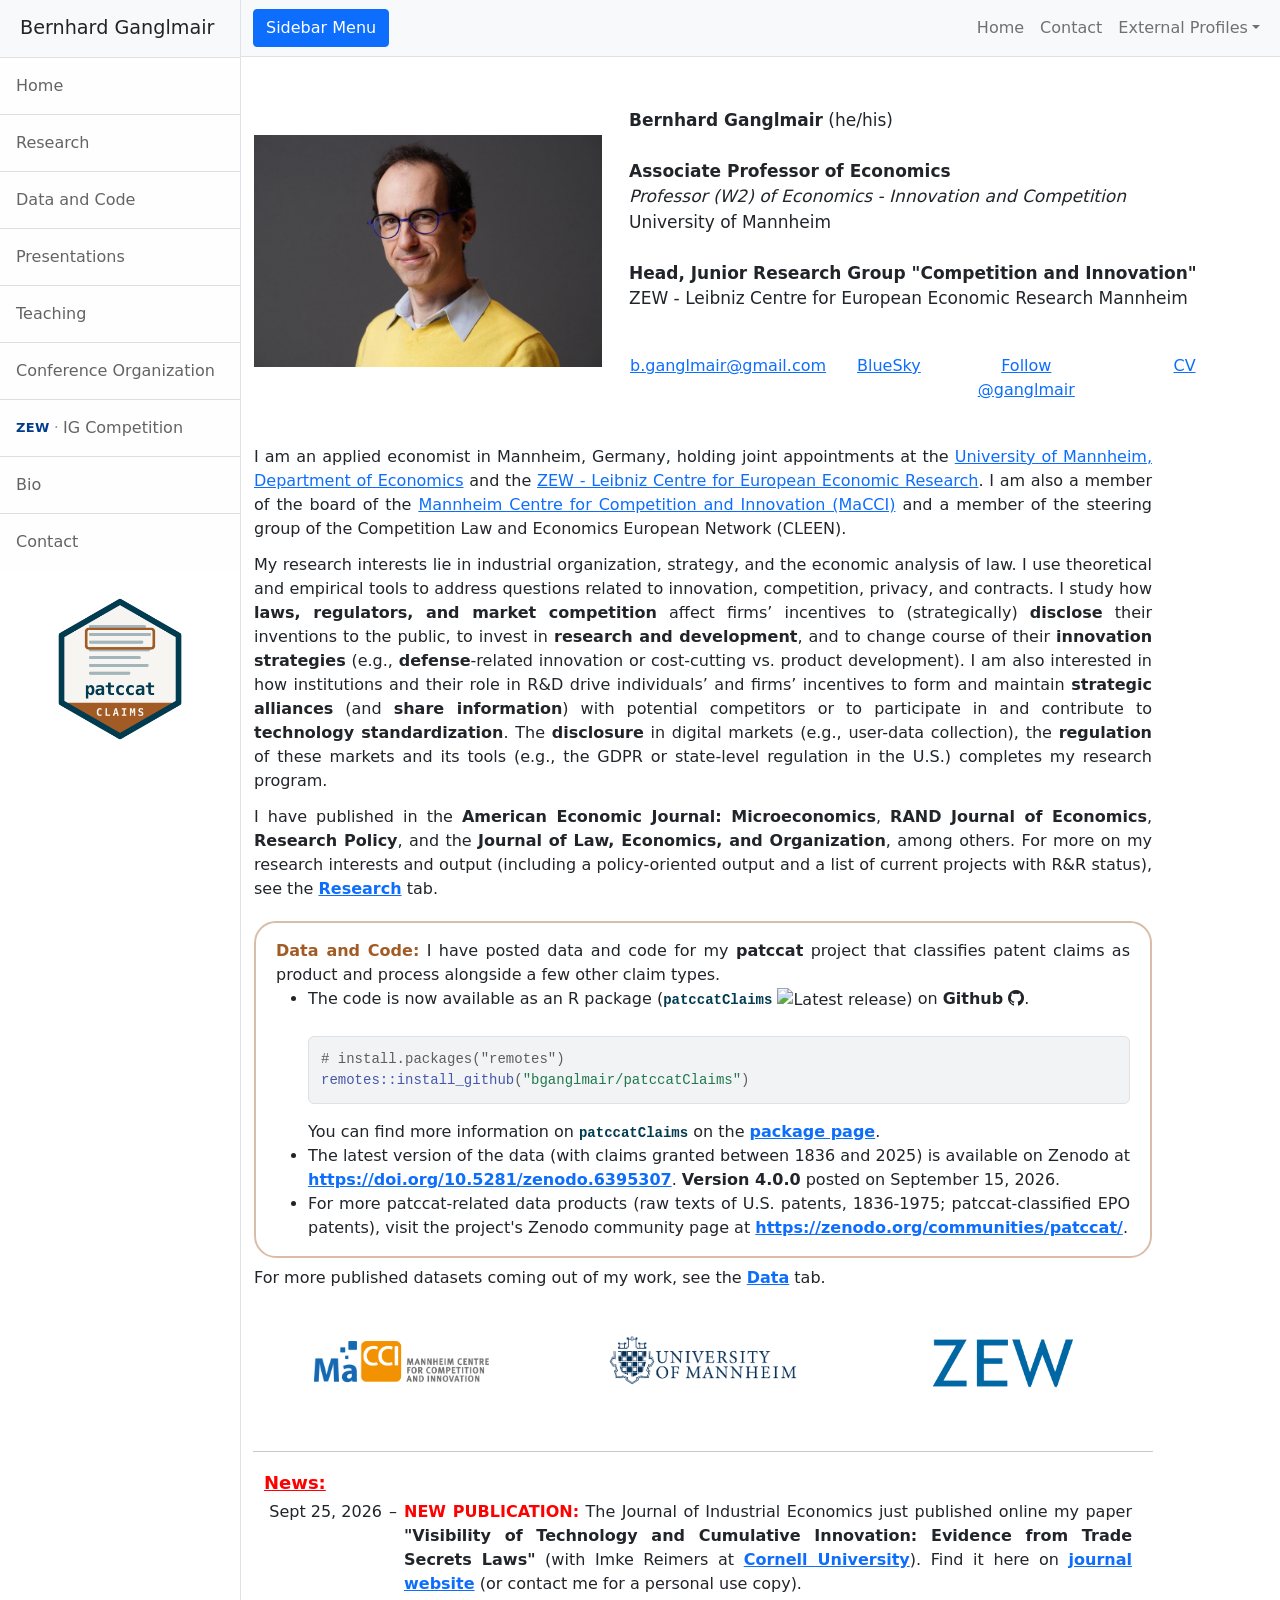
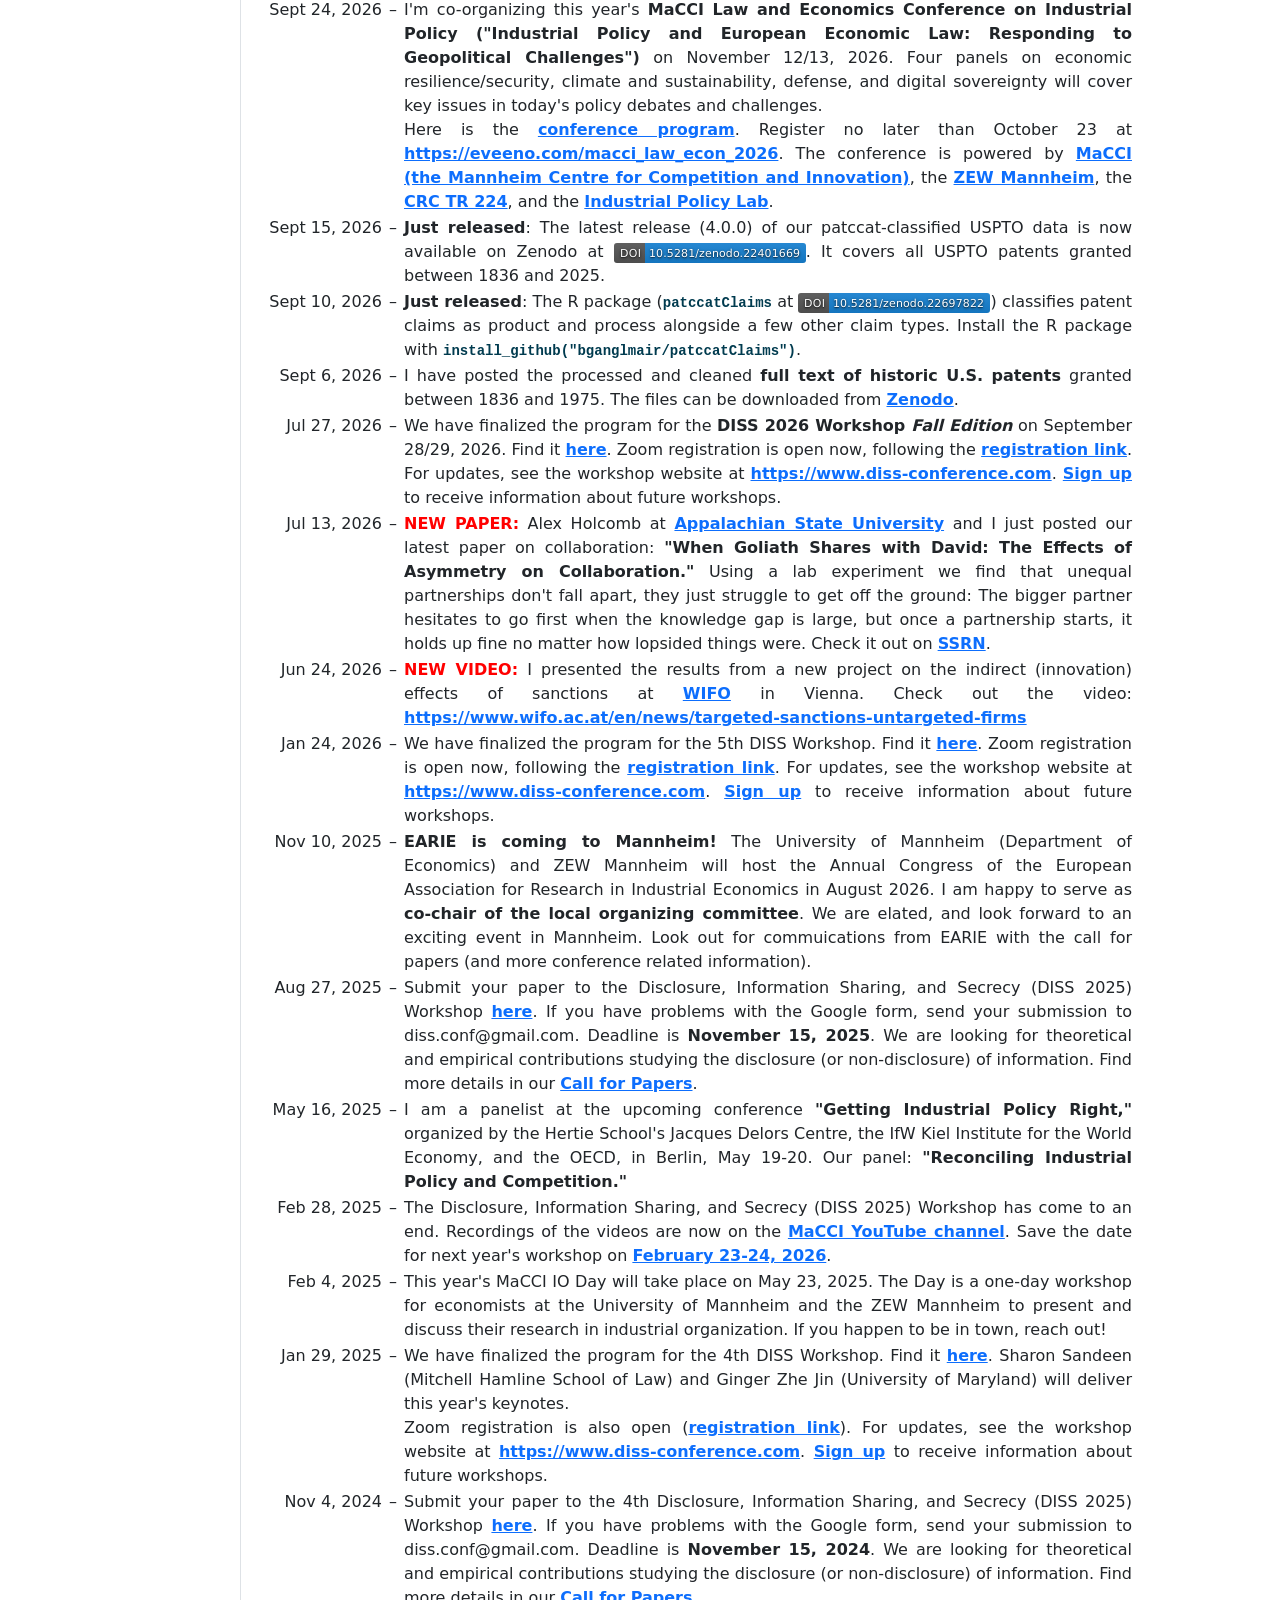
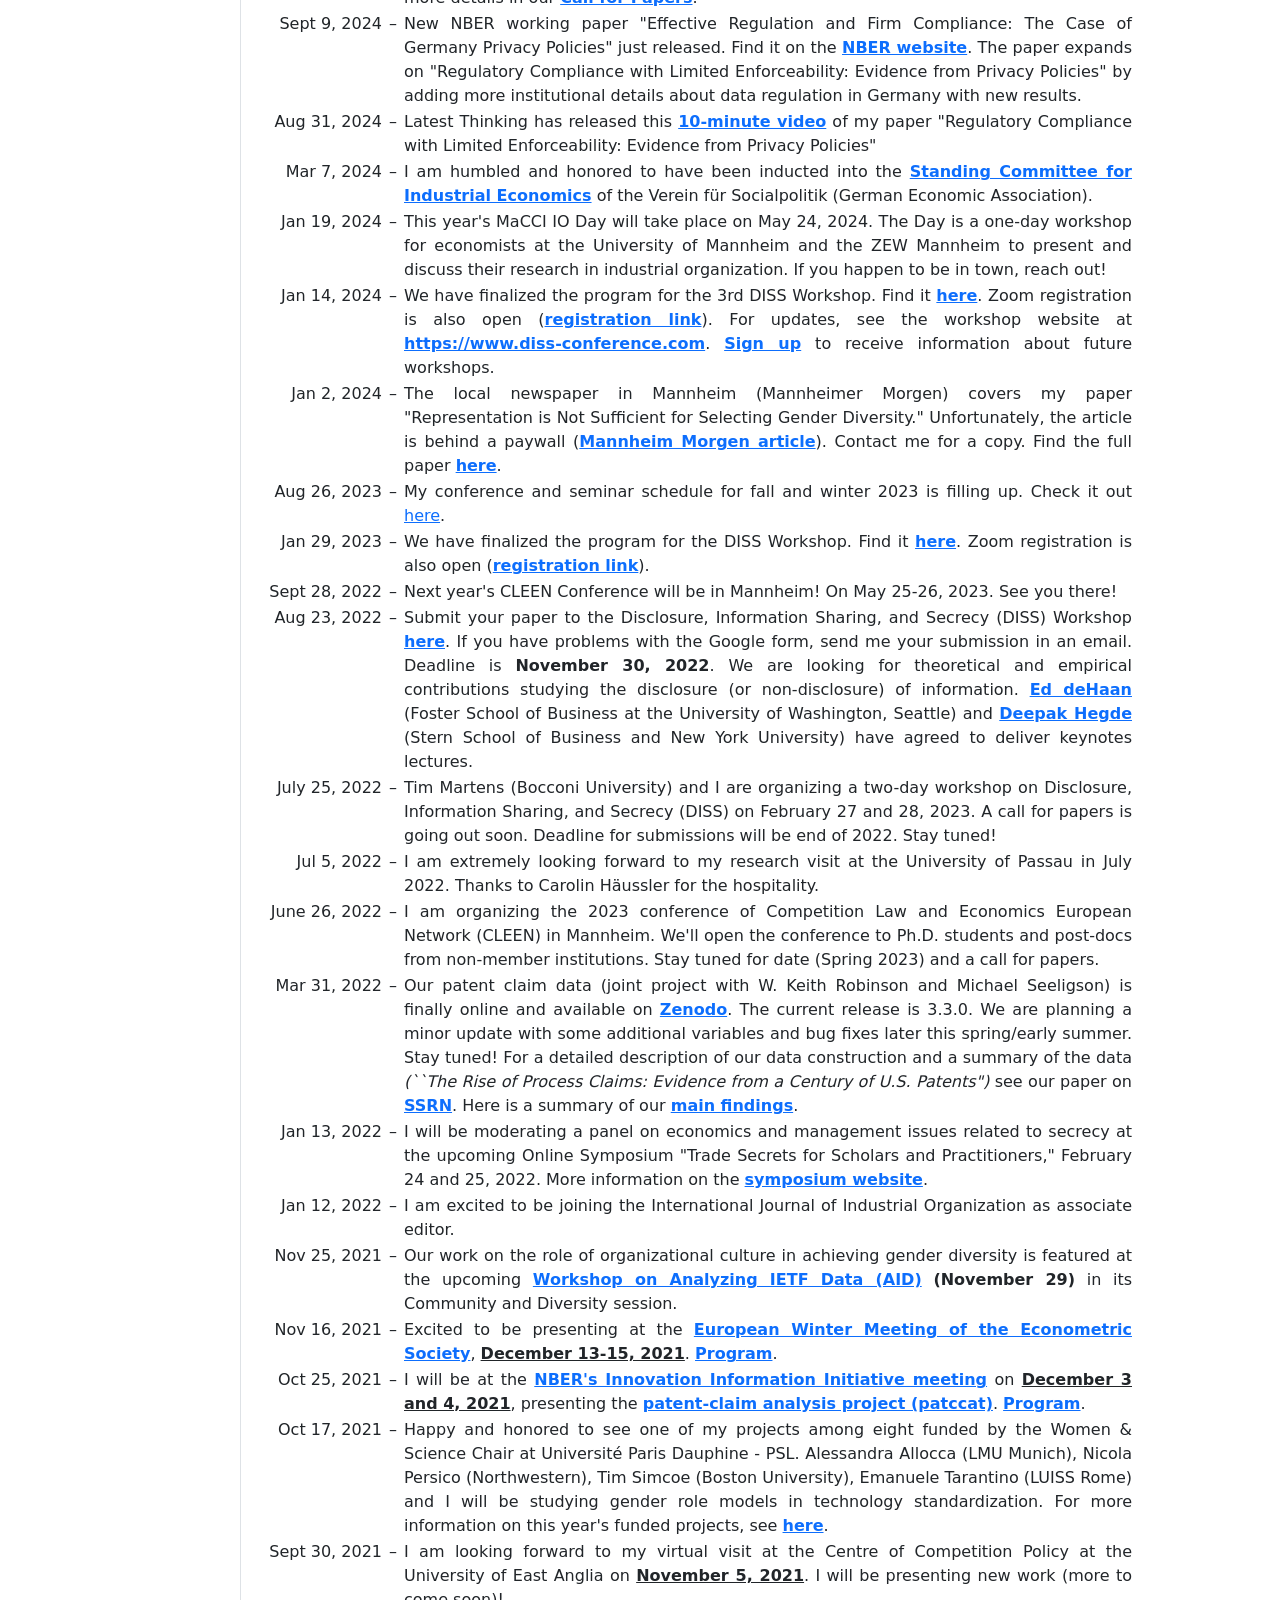
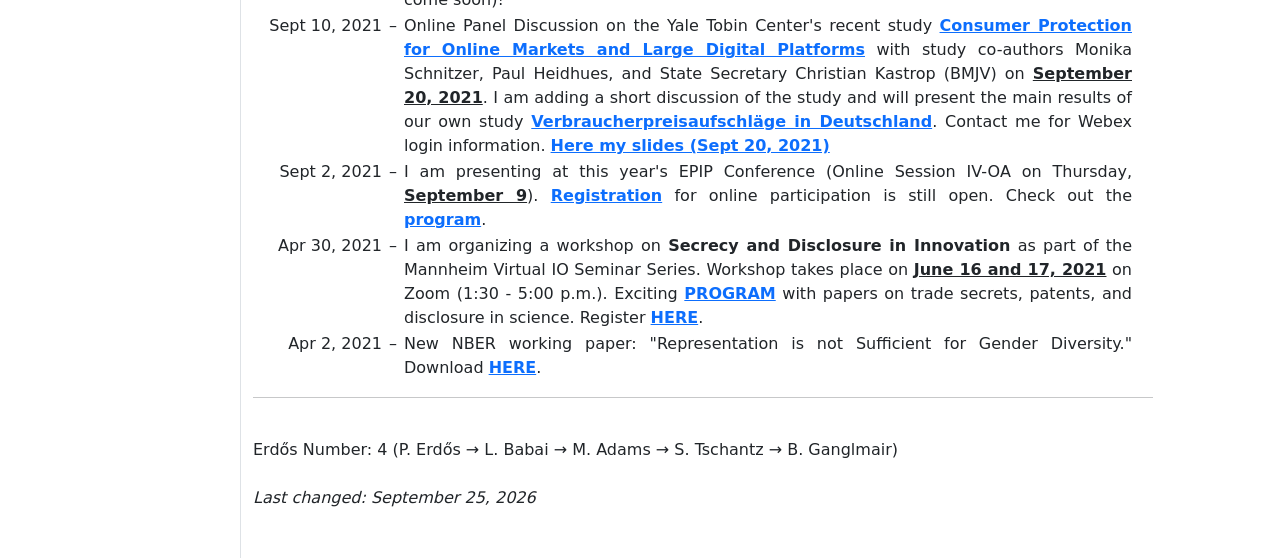
==== commit 5fad7c3b: "JINDEC pub; MaCCI Law&Econ conf update" ====
--- a/index.html
+++ b/index.html
@@ -1,6 +1,16 @@
 <!DOCTYPE html>
 <html lang="en">
 <head>
+        <!-- Google tag (gtag.js) -->
+        <script async src="https://www.googletagmanager.com/gtag/js?id=G-0LRSMMM8Z3"></script>
+        <script>
+          window.dataLayer = window.dataLayer || [];
+          function gtag(){dataLayer.push(arguments);}
+          gtag('js', new Date());
+
+          gtag('config', 'G-0LRSMMM8Z3');
+        </script>
+
     <meta charset="utf-8" />
     <meta name="viewport" content="width=device-width, initial-scale=1, shrink-to-fit=no" />
     <meta name="description" content="Bernhard Ganglmair is Associate Professor of Economics at the University of Mannheim and Head of the Junior Research Group Competition and Innovation at ZEW Mannheim. His research covers industrial organization, innovation, privacy, and the economic analysis of law." />
@@ -296,6 +306,30 @@
 
 <!--    START EVENTS HERE -->
 
+                            <tr>
+                                <td></td>
+                                <td valign="top" style="text-align:right">Sept 25, 2026</td>
+                                <td valign="top" style="text-align:center">&ndash;</td>
+                                <td valign="top" style="text-align:justify">
+                                    <span style="color:rgb(255,0,0);"><b>NEW PUBLICATION:</b></span> The Journal of Industrial Economics just published online my paper <b>"Visibility of Technology and Cumulative Innovation: Evidence from Trade Secrets Laws"</b> (with Imke Reimers at <b><a href="https://business.cornell.edu/profiles/icr9/" target="_blank">Cornell University</a></b>). Find it here on  <b><a href="http://doi.org/10.1111/joie.70046" target="_blank">journal website</a></b> (or contact me for a personal use copy).
+                                </td>
+                            </tr>
+
+                            <tr>
+                                <td></td>
+                                <td valign="top" style="text-align:right">Sept 24, 2026</td>
+                                <td valign="top" style="text-align:center">&ndash;</td>
+                                <td valign="top" style="text-align:justify">
+                                    I'm co-organizing this year's <b>MaCCI Law and Economics Conference on Industrial Policy ("Industrial Policy and European Economic Law: Responding to Geopolitical Challenges")</b> on November 12/13, 2026. Four panels on economic resilience/security, climate and sustainability, defense, and digital sovereignty will cover key issues in today's policy debates and challenges.<br> 
+
+                                    Here is the <b><a href="files/Program-MaCCI-LawEcon2026.pdf" target="_blank">conference program</a></b>. Register no later than October 23 at <b><a href="https://eveeno.com/macci_law_econ_2026" target="_blank">https://eveeno.com/macci_law_econ_2026</a></b>. The conference is powered by 
+                                    <b><a href="https://www.macci-mannheim.eu/" target="_blank">MaCCI (the Mannheim Centre for Competition and Innovation)</a></b>, 
+                                    the <b><a href="https://www.zew.de/en/" target="_blank">ZEW Mannheim</a></b>, 
+                                    the <b><a href="https://www.crctr224.de/" target="_blank">CRC TR 224</a></b>, and 
+                                    the <b><a href="https://www.kielinstitut.de/de/institut/industrial-policy-lab/" target="_blank">Industrial Policy Lab</a></b>.
+                                </td>
+                            </tr>
+
 
                             <tr>
                                 <td></td>
@@ -342,7 +376,7 @@
                                 <td valign="top" style="text-align:right">Jul 13, 2026</td>
                                 <td valign="top" style="text-align:center">&ndash;</td>
                                 <td valign="top" style="text-align:justify">
-                                    <span style="color:rgb(255,0,0);"><b>NEW PAPER:</b></span> Alex Holcomb at <b><a href="https://finance.appstate.edu/directory/alex-holcomb-phd-0" target="_blank">Appalachian State University</a></b> and I just posted our latest paper on collaboration: "When Goliath Shares with David: The Effects of Asymmetry on Collaboration." Using a lab experiment we find that unequal partnerships don't fall apart, they just struggle to get off the ground: The bigger partner hesitates to go first when the knowledge gap is large, but once a partnership starts, it holds up fine no matter how lopsided things were. Check it out on <b><a href="https://papers.ssrn.com/sol3/papers.cfm?abstract_id=7109478" target="_blank">SSRN</a></b>.
+                                    <span style="color:rgb(255,0,0);"><b>NEW PAPER:</b></span> Alex Holcomb at <b><a href="https://finance.appstate.edu/directory/alex-holcomb-phd-0" target="_blank">Appalachian State University</a></b> and I just posted our latest paper on collaboration: <b>"When Goliath Shares with David: The Effects of Asymmetry on Collaboration."</b> Using a lab experiment we find that unequal partnerships don't fall apart, they just struggle to get off the ground: The bigger partner hesitates to go first when the knowledge gap is large, but once a partnership starts, it holds up fine no matter how lopsided things were. Check it out on <b><a href="https://papers.ssrn.com/sol3/papers.cfm?abstract_id=7109478" target="_blank">SSRN</a></b>.
                                 </td>
                             </tr>
 
@@ -687,7 +721,7 @@
 					Erdős Number: 4 (P. Erdős &rarr; L. Babai &rarr; M. Adams &rarr; S. Tschantz &rarr; B. Ganglmair)
 					<!--   END HOME INFORMATION -->
                     <br><br>
-                    <i>Last changed: September 15, 2026</i>
+                    <i>Last changed: September 25, 2026</i>
                     <br><br><br>
                 </div>
             </div>
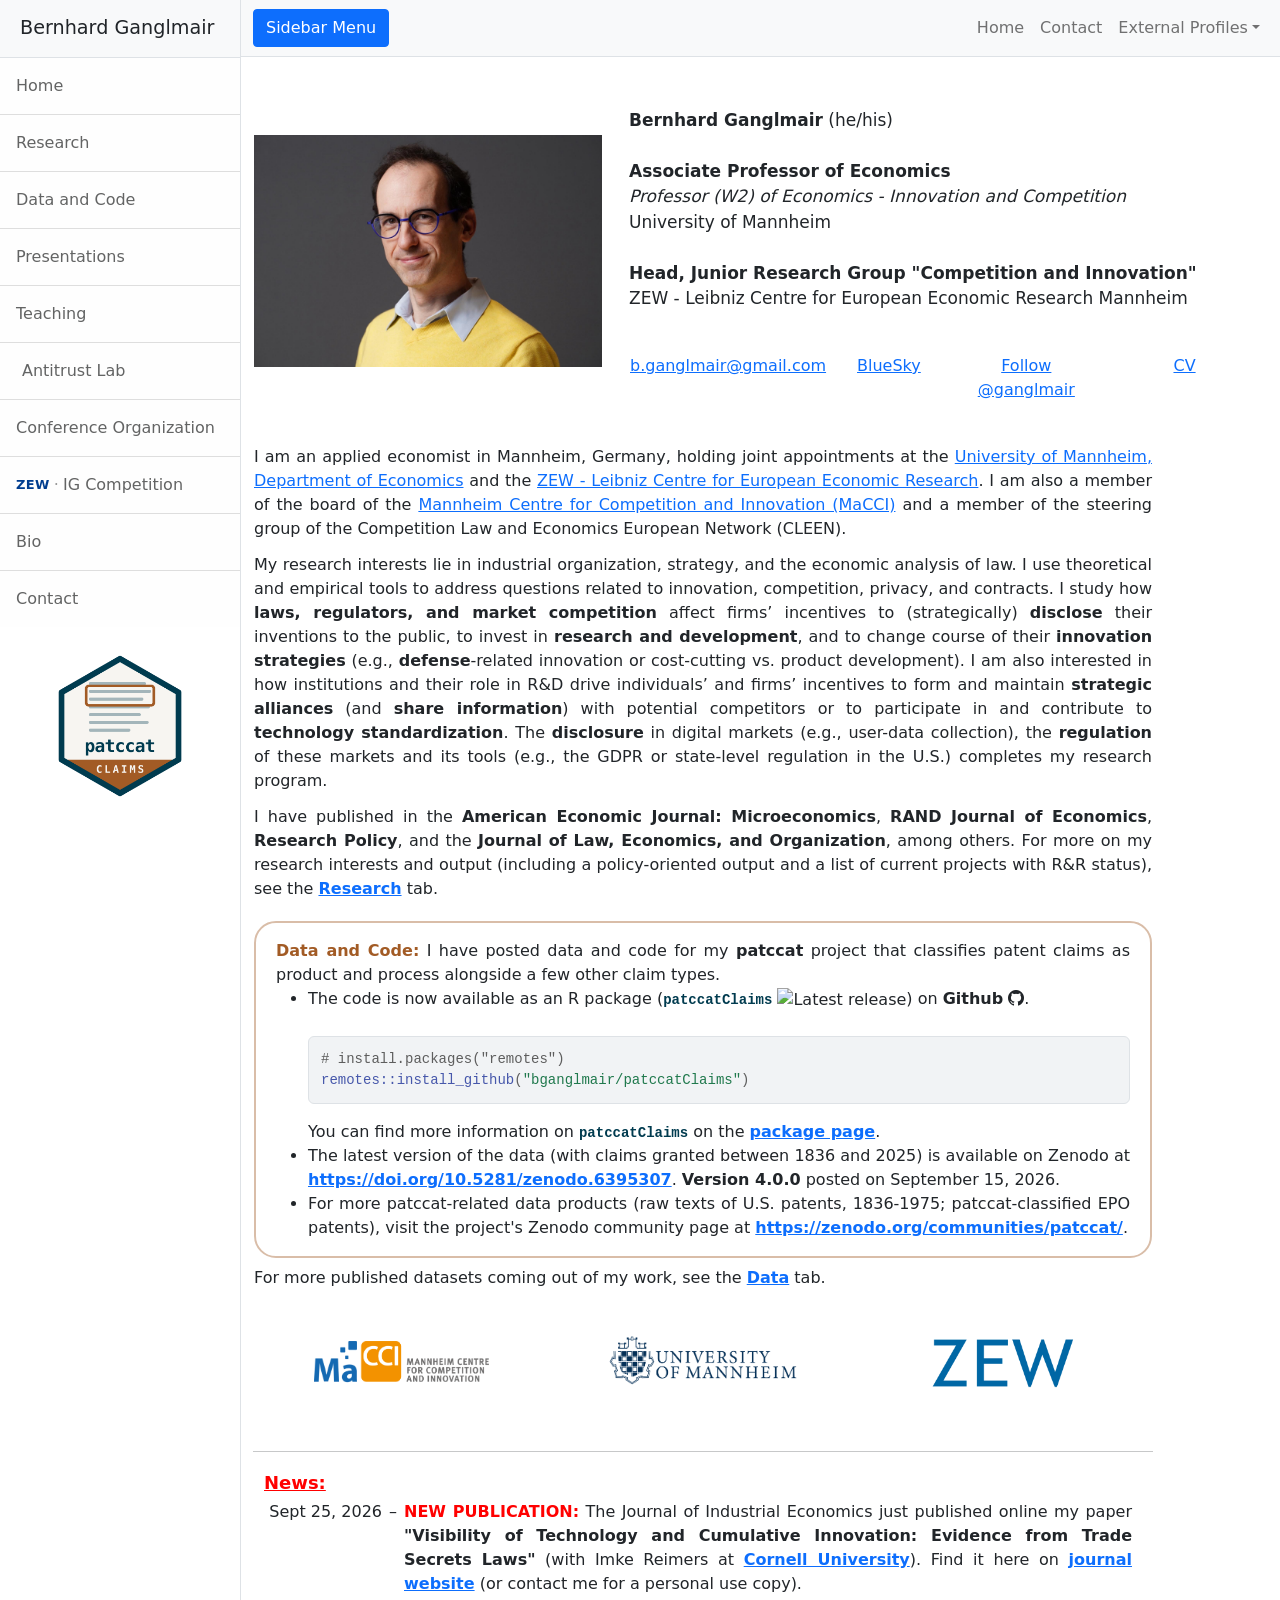
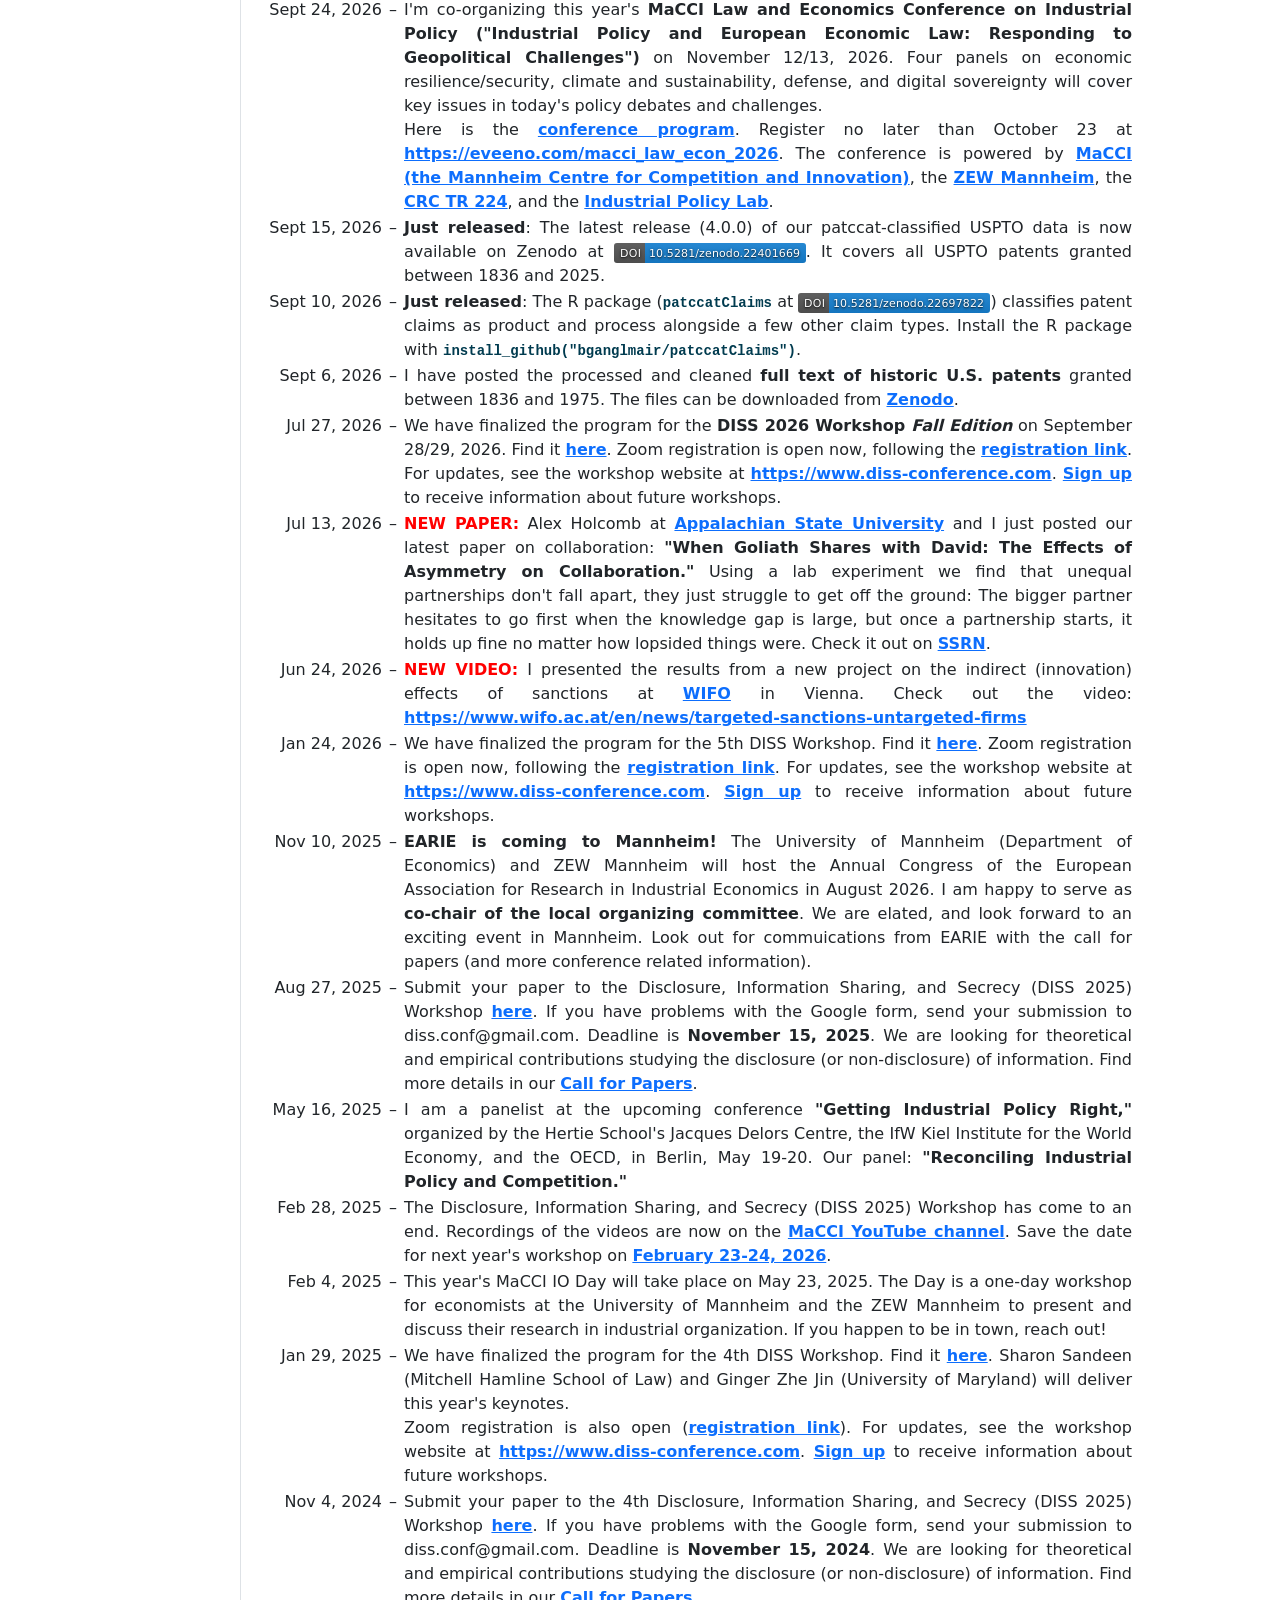
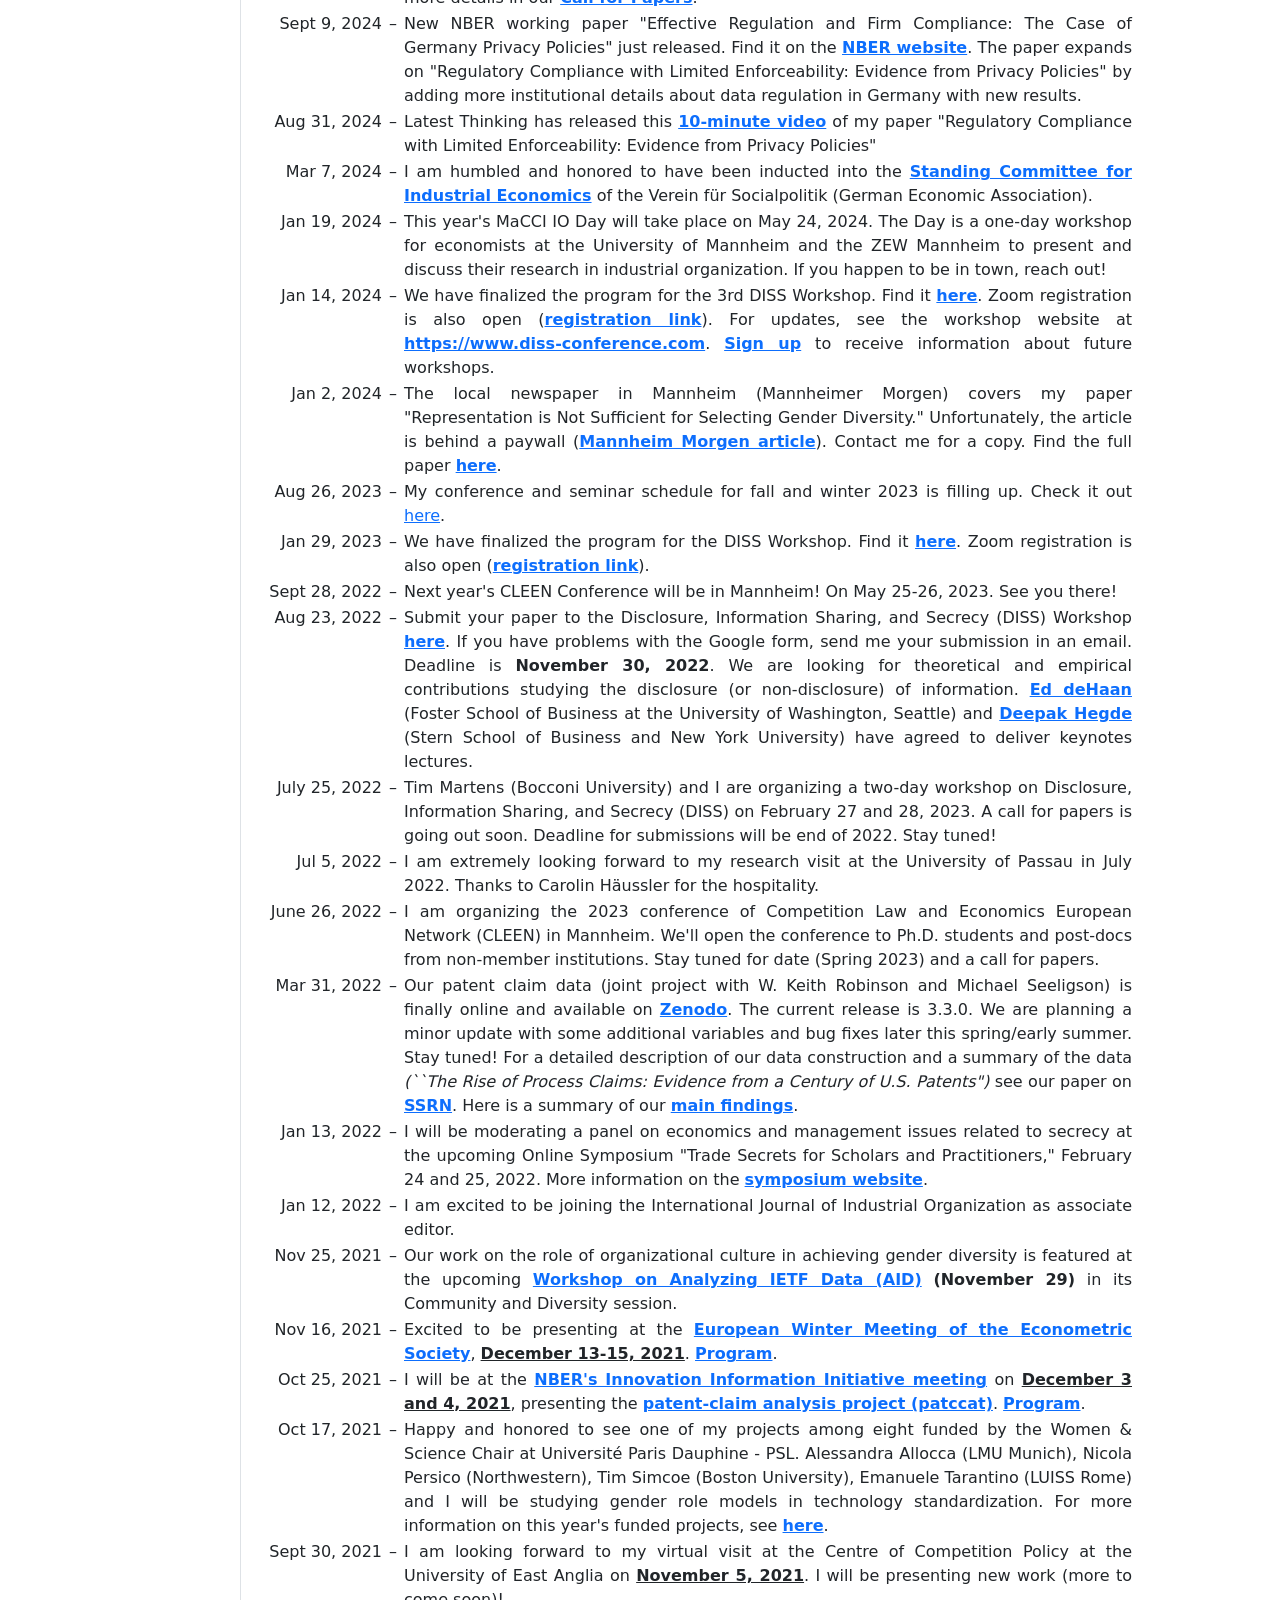
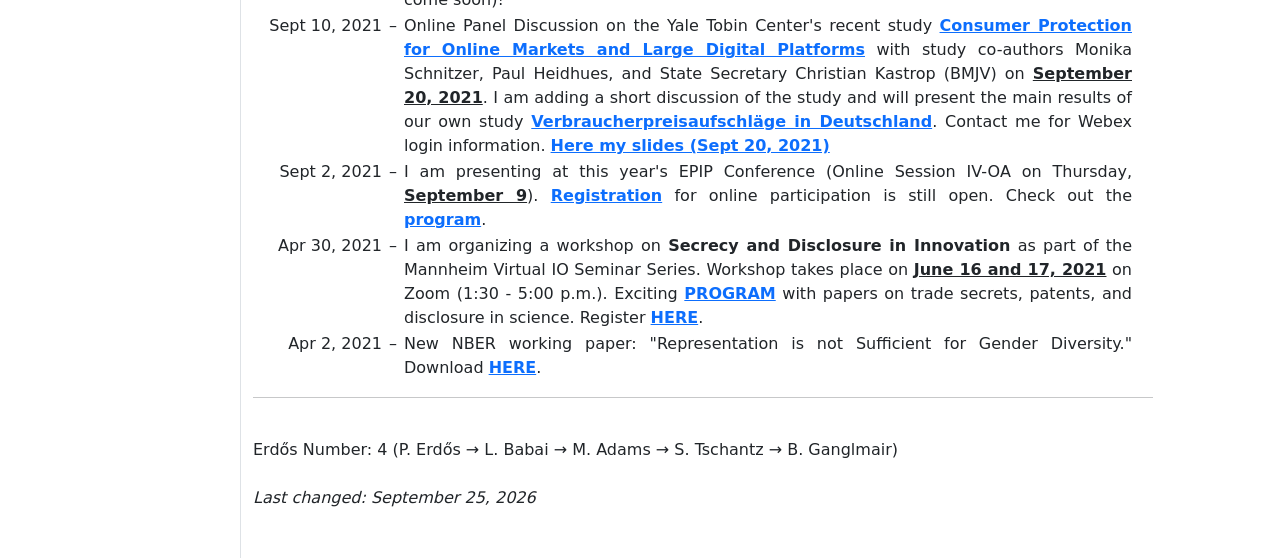
==== commit 76361244: "add Antitrust Lab to navigation bar" ====
--- a/index.html
+++ b/index.html
@@ -89,6 +89,7 @@
                     <a class="list-group-item list-group-item-action list-group-item-light p-3" href="data.html">Data and Code</a>
                     <a class="list-group-item list-group-item-action list-group-item-light p-3" href="events.html">Presentations</a>
                     <a class="list-group-item list-group-item-action list-group-item-light p-3" href="teaching.html">Teaching</a>
+                    <a class="list-group-item list-group-item-action list-group-item-light p-3" href="https://bganglmair.github.io/antitrust-lab/" target="_blank"><img src="https://bganglmair.github.io/antitrust-lab/images/favicon.svg" alt="" height="16" style="vertical-align:-2px;margin-right:6px">Antitrust Lab</a>
                     <a class="list-group-item list-group-item-action list-group-item-light p-3" href="organization.html">Conference Organization</a>
                     <a class="list-group-item list-group-item-action list-group-item-light p-3" href="ig-competition.html"><span style="color:#003D8F;font-weight:700;font-size:13px;letter-spacing:0.03em;vertical-align:1px">ZEW</span><span style="color:#999;margin:0 4px">·</span>IG Competition</a>
                     <a class="list-group-item list-group-item-action list-group-item-light p-3" href="shortbio.html">Bio</a>
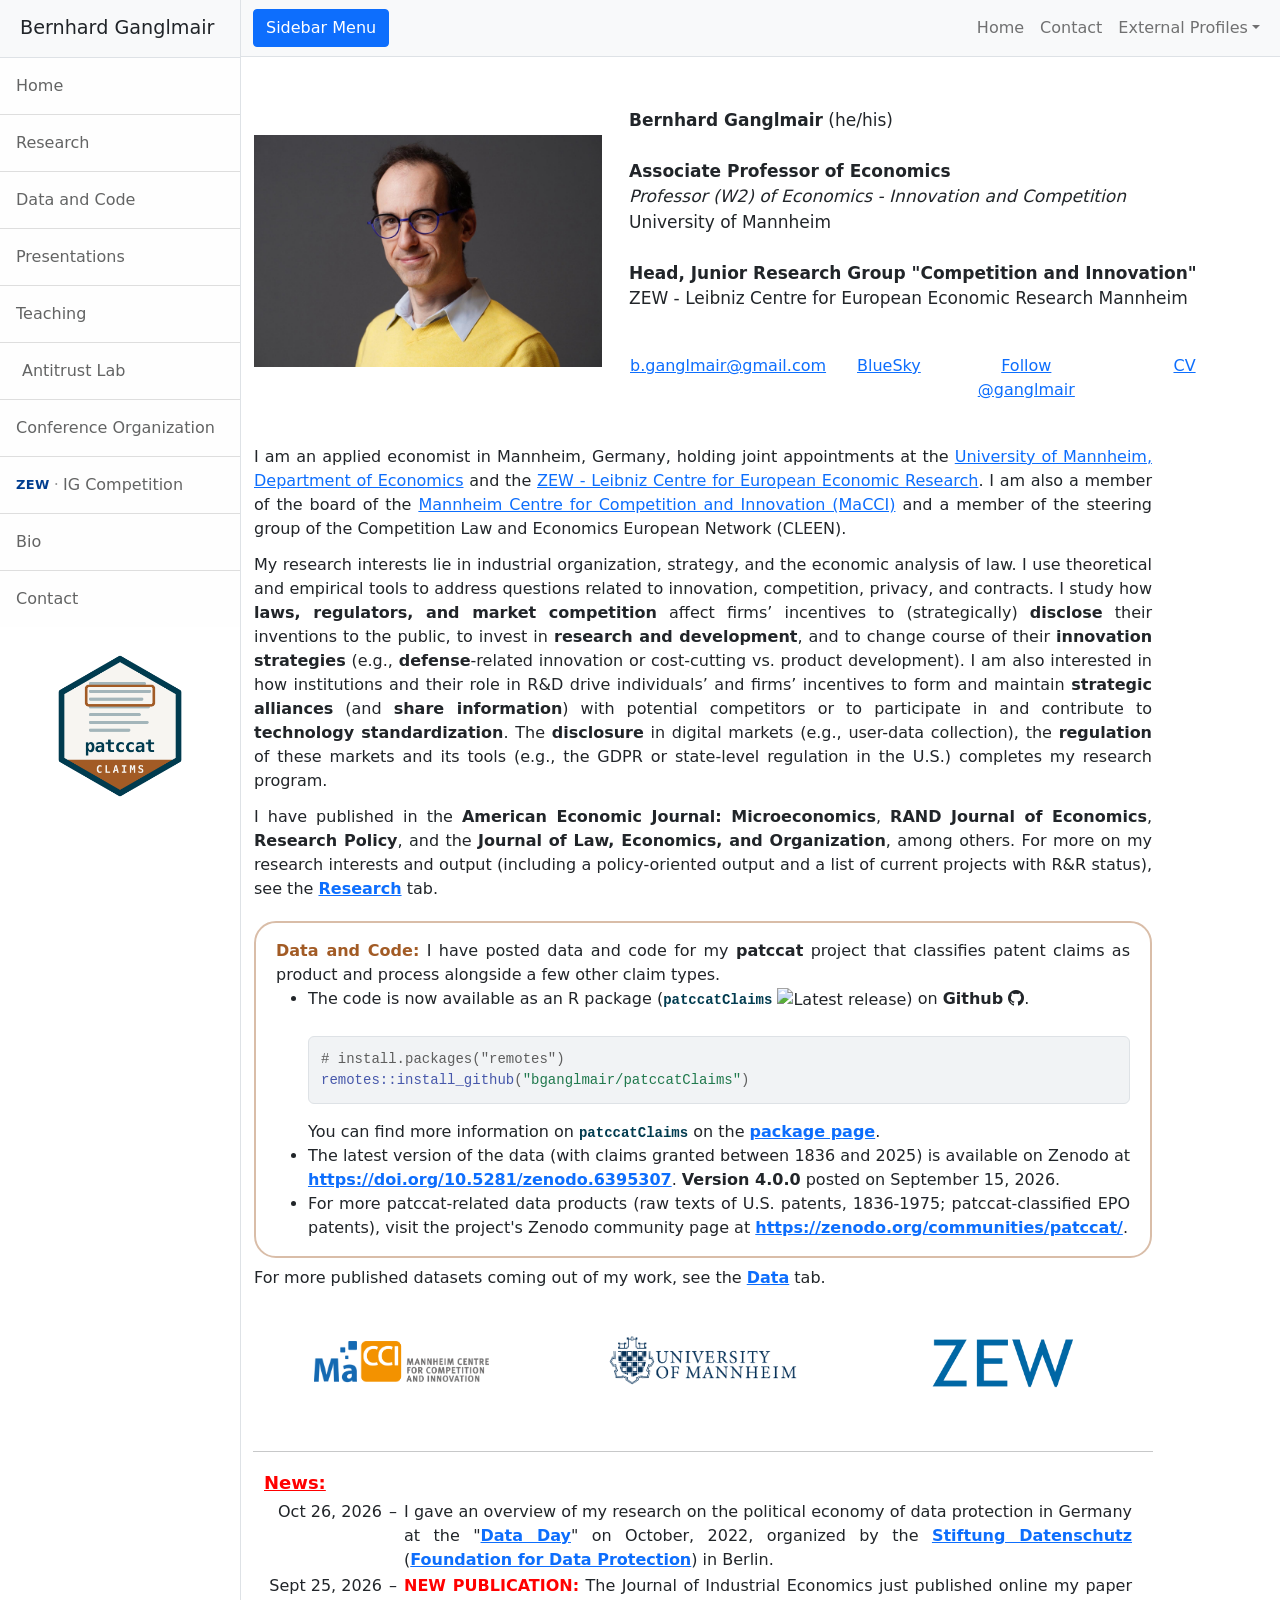
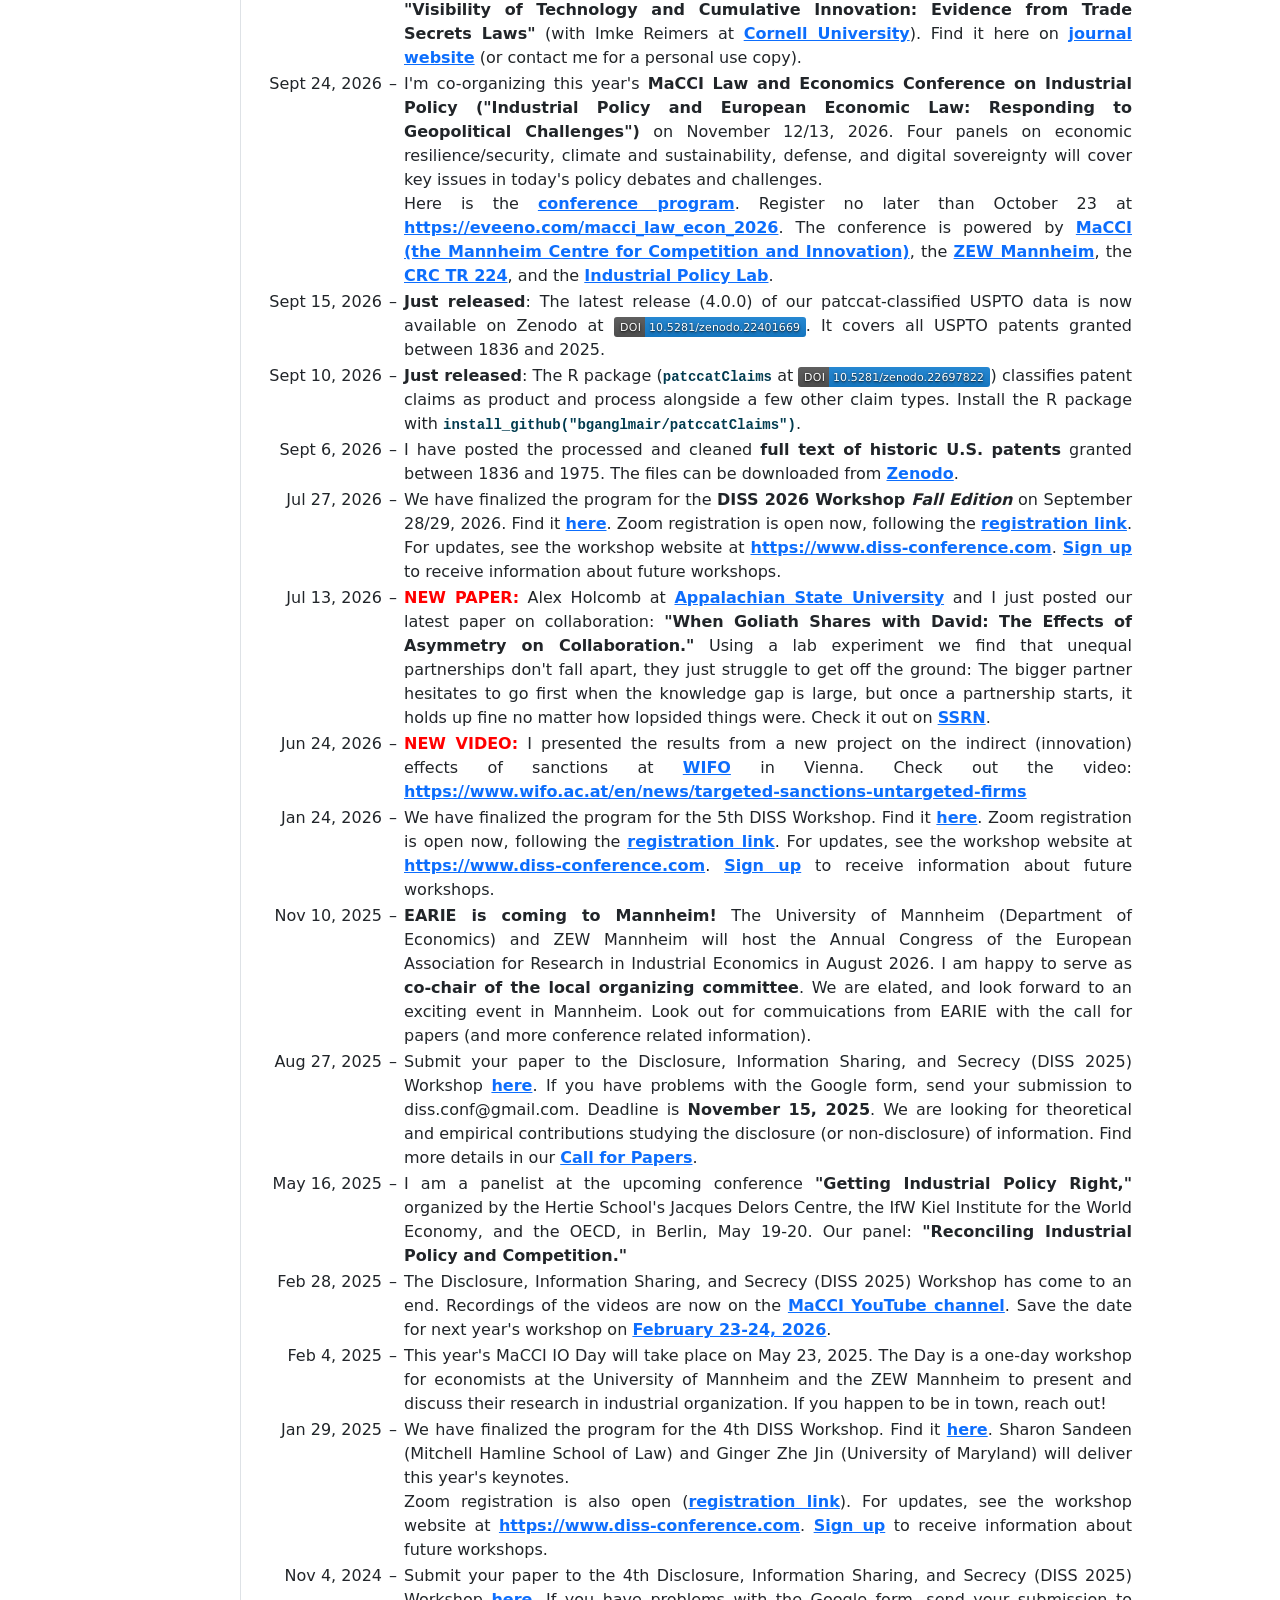
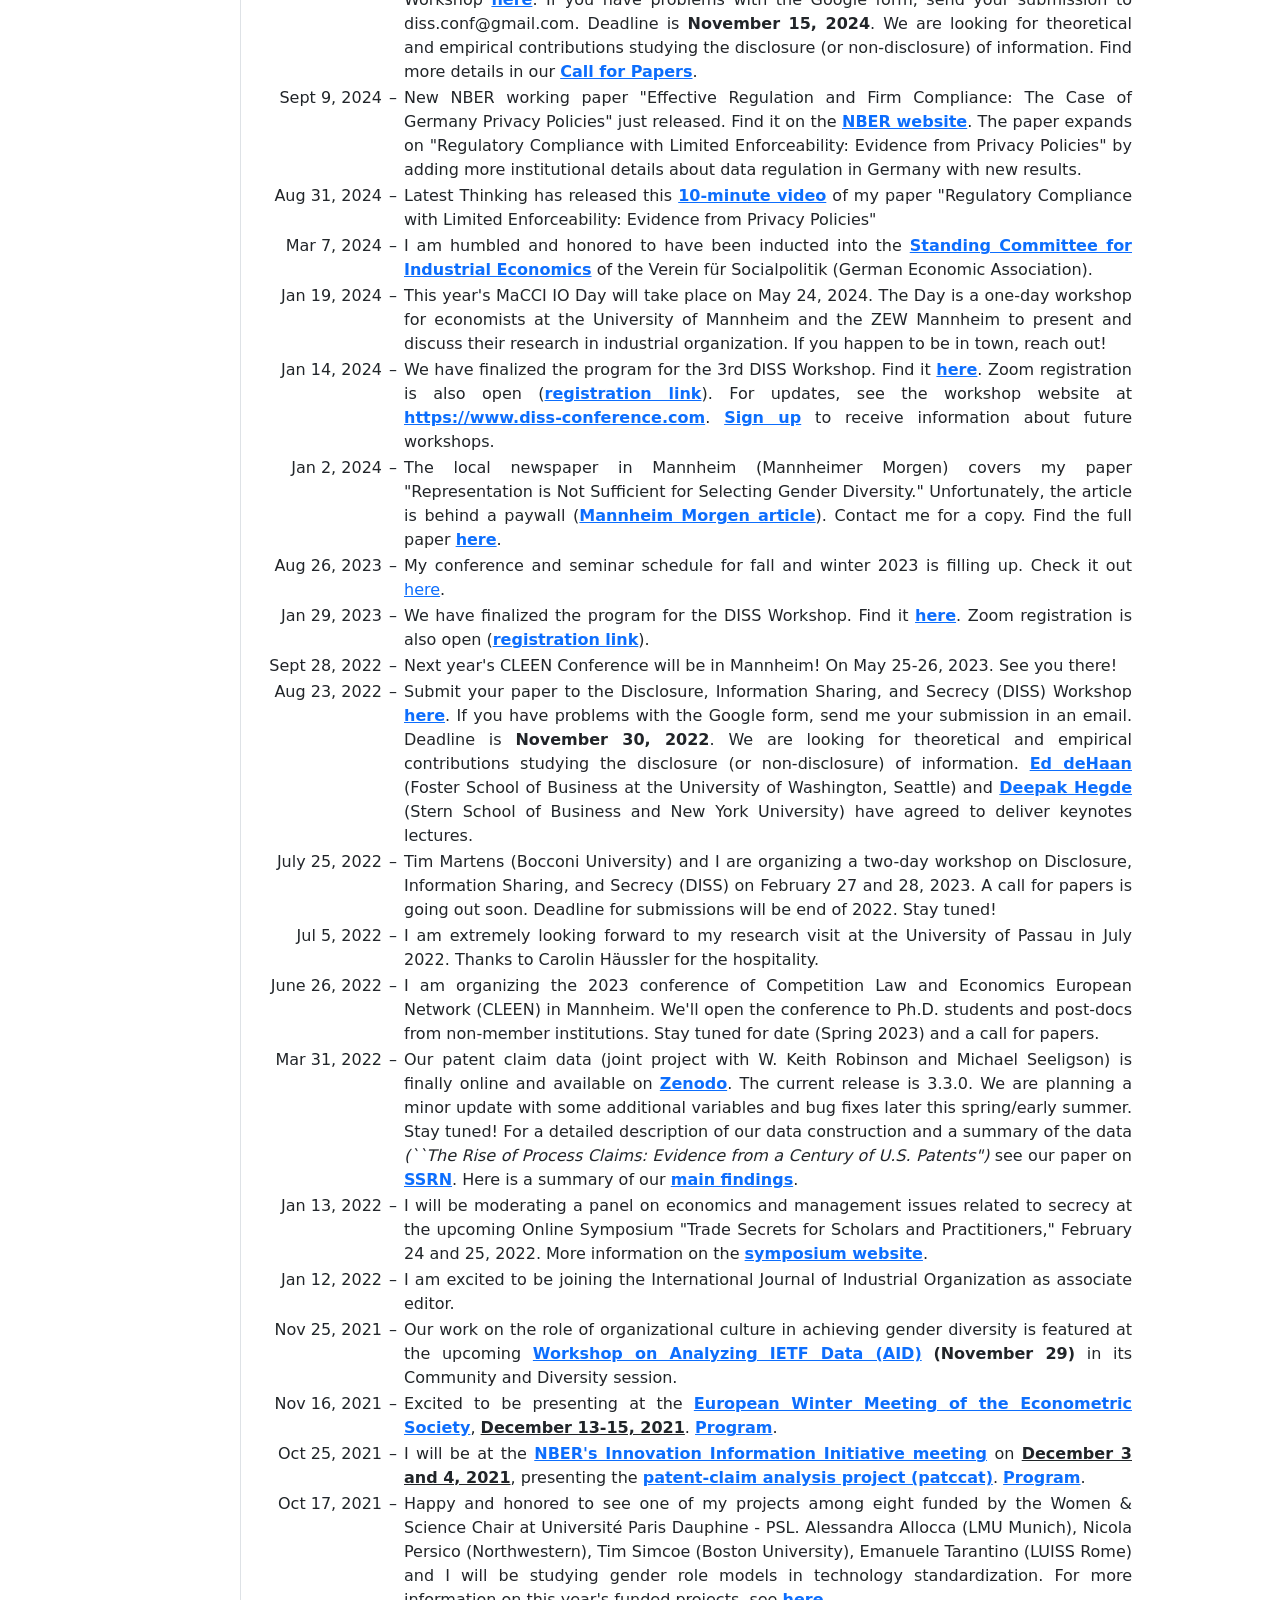
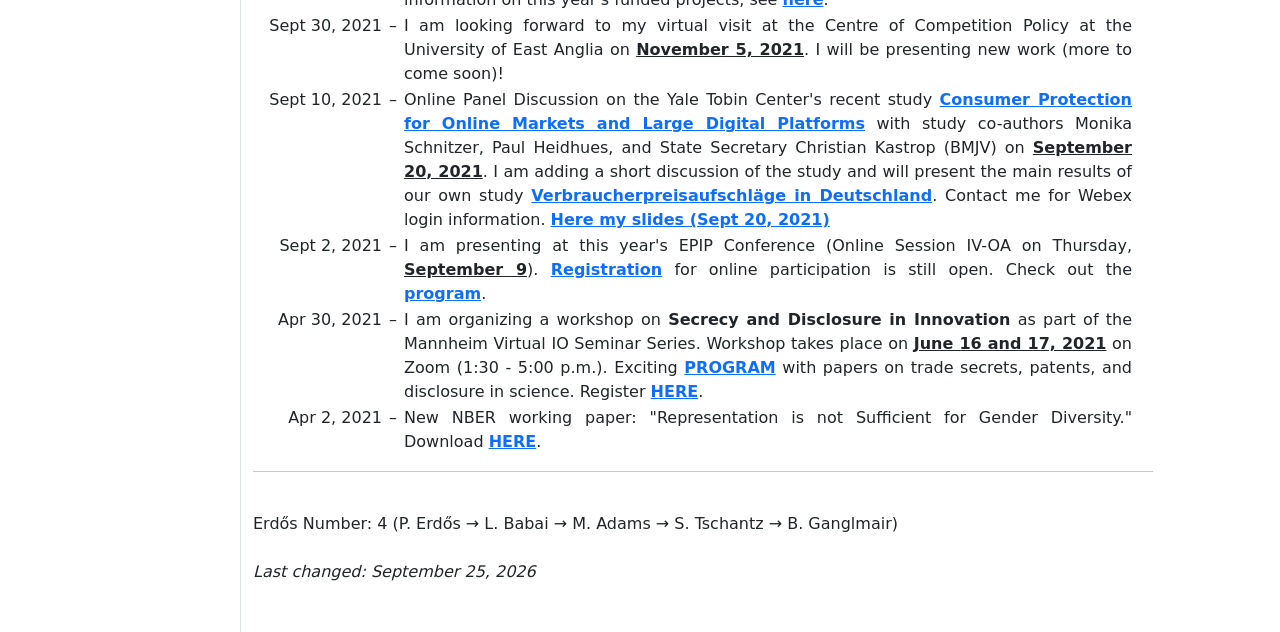
==== commit d6c06748: "Update index.html added DatenTag 2026 to news" ====
--- a/index.html
+++ b/index.html
@@ -309,6 +309,16 @@
 
                             <tr>
                                 <td></td>
+                                <td valign="top" style="text-align:right">Oct 26, 2026</td>
+                                <td valign="top" style="text-align:center">&ndash;</td>
+                                <td valign="top" style="text-align:justify">
+                                    I gave an overview of my research on the political economy of data protection in Germany at the "<b><a href="https://stiftungdatenschutz.org/veranstaltungen/unsere-veranstaltungen-detailansicht/standortvorteil-datenschutz-souveraen-digital-handeln-727" target="_blank">Data Day</a></b>" on October, 2022, organized by the <b><a href="https://stiftungdatenschutz.org" target="_blank">Stiftung Datenschutz</a></b> (<b><a href="https://stiftungdatenschutz.org/english" target="_blank">Foundation for Data Protection</a></b>) in Berlin.
+                                </td>
+                            </tr>
+
+
+                            <tr>
+                                <td></td>
                                 <td valign="top" style="text-align:right">Sept 25, 2026</td>
                                 <td valign="top" style="text-align:center">&ndash;</td>
                                 <td valign="top" style="text-align:justify">
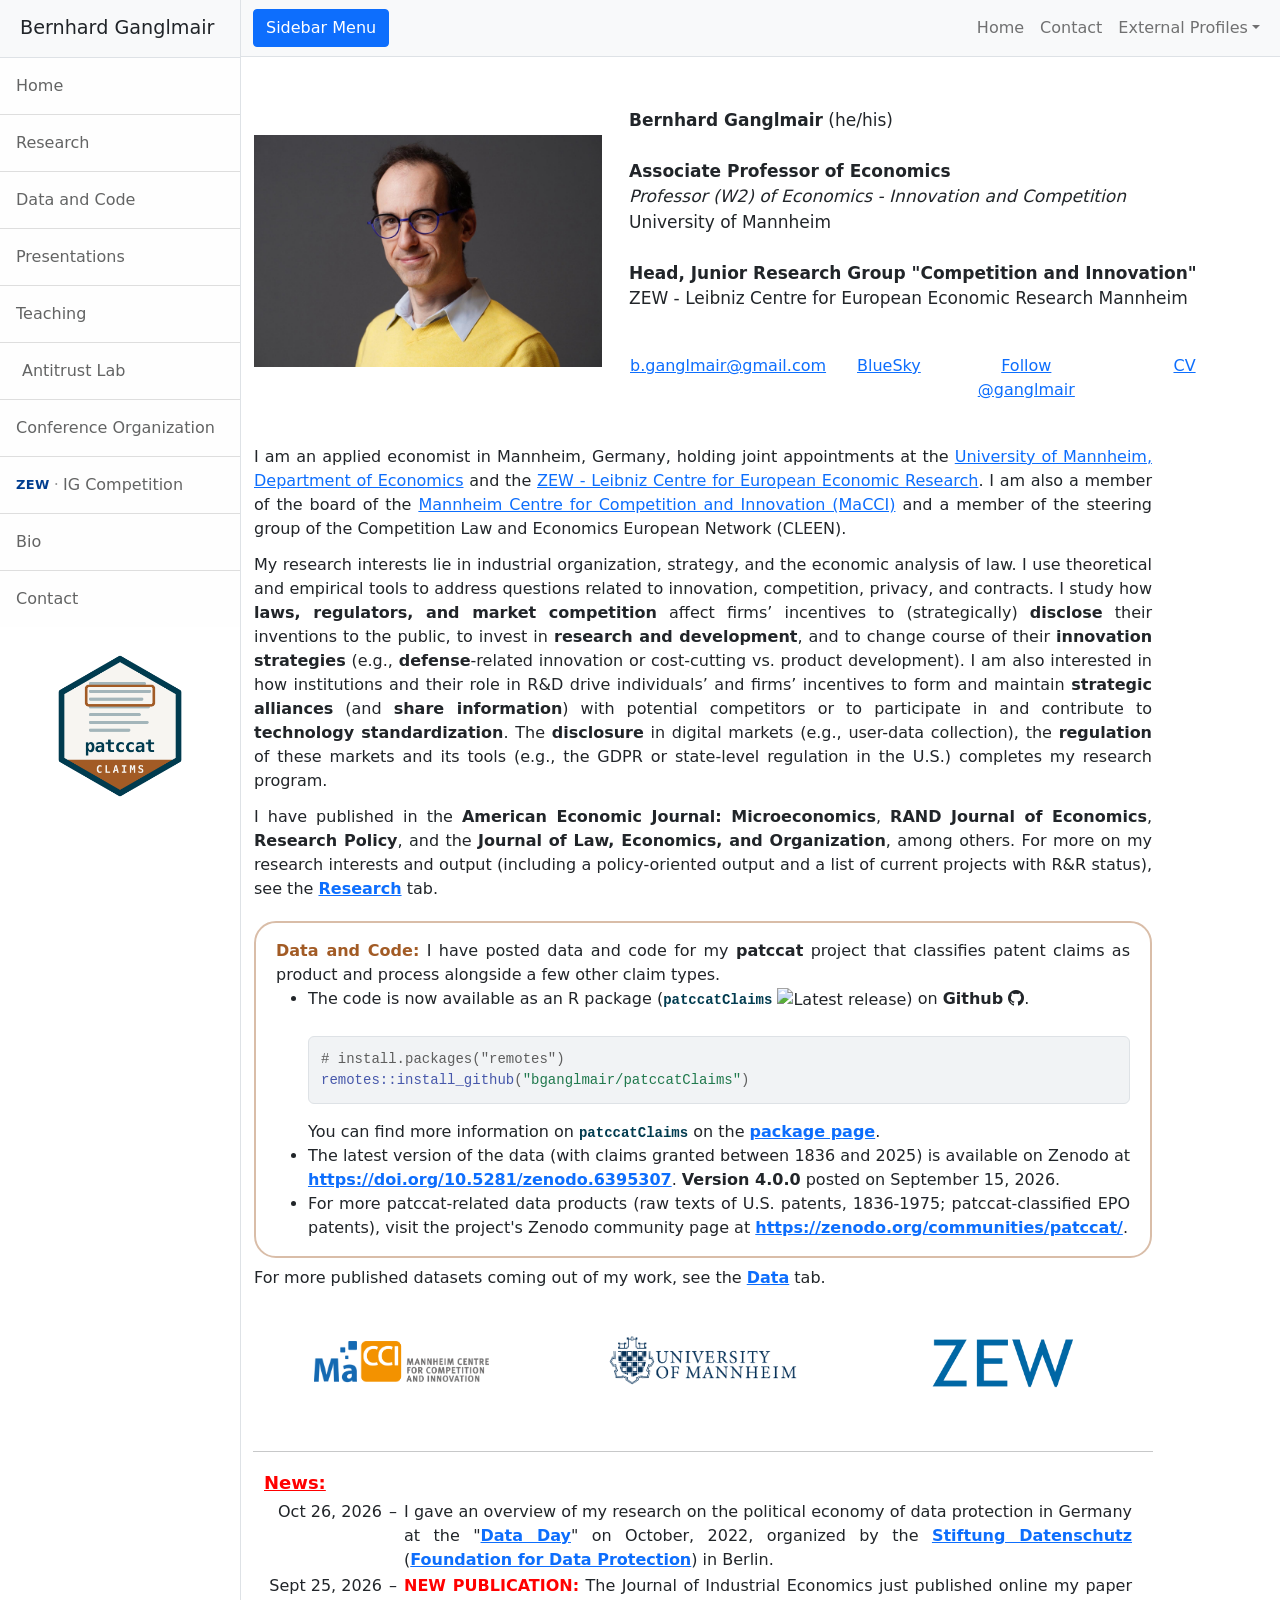
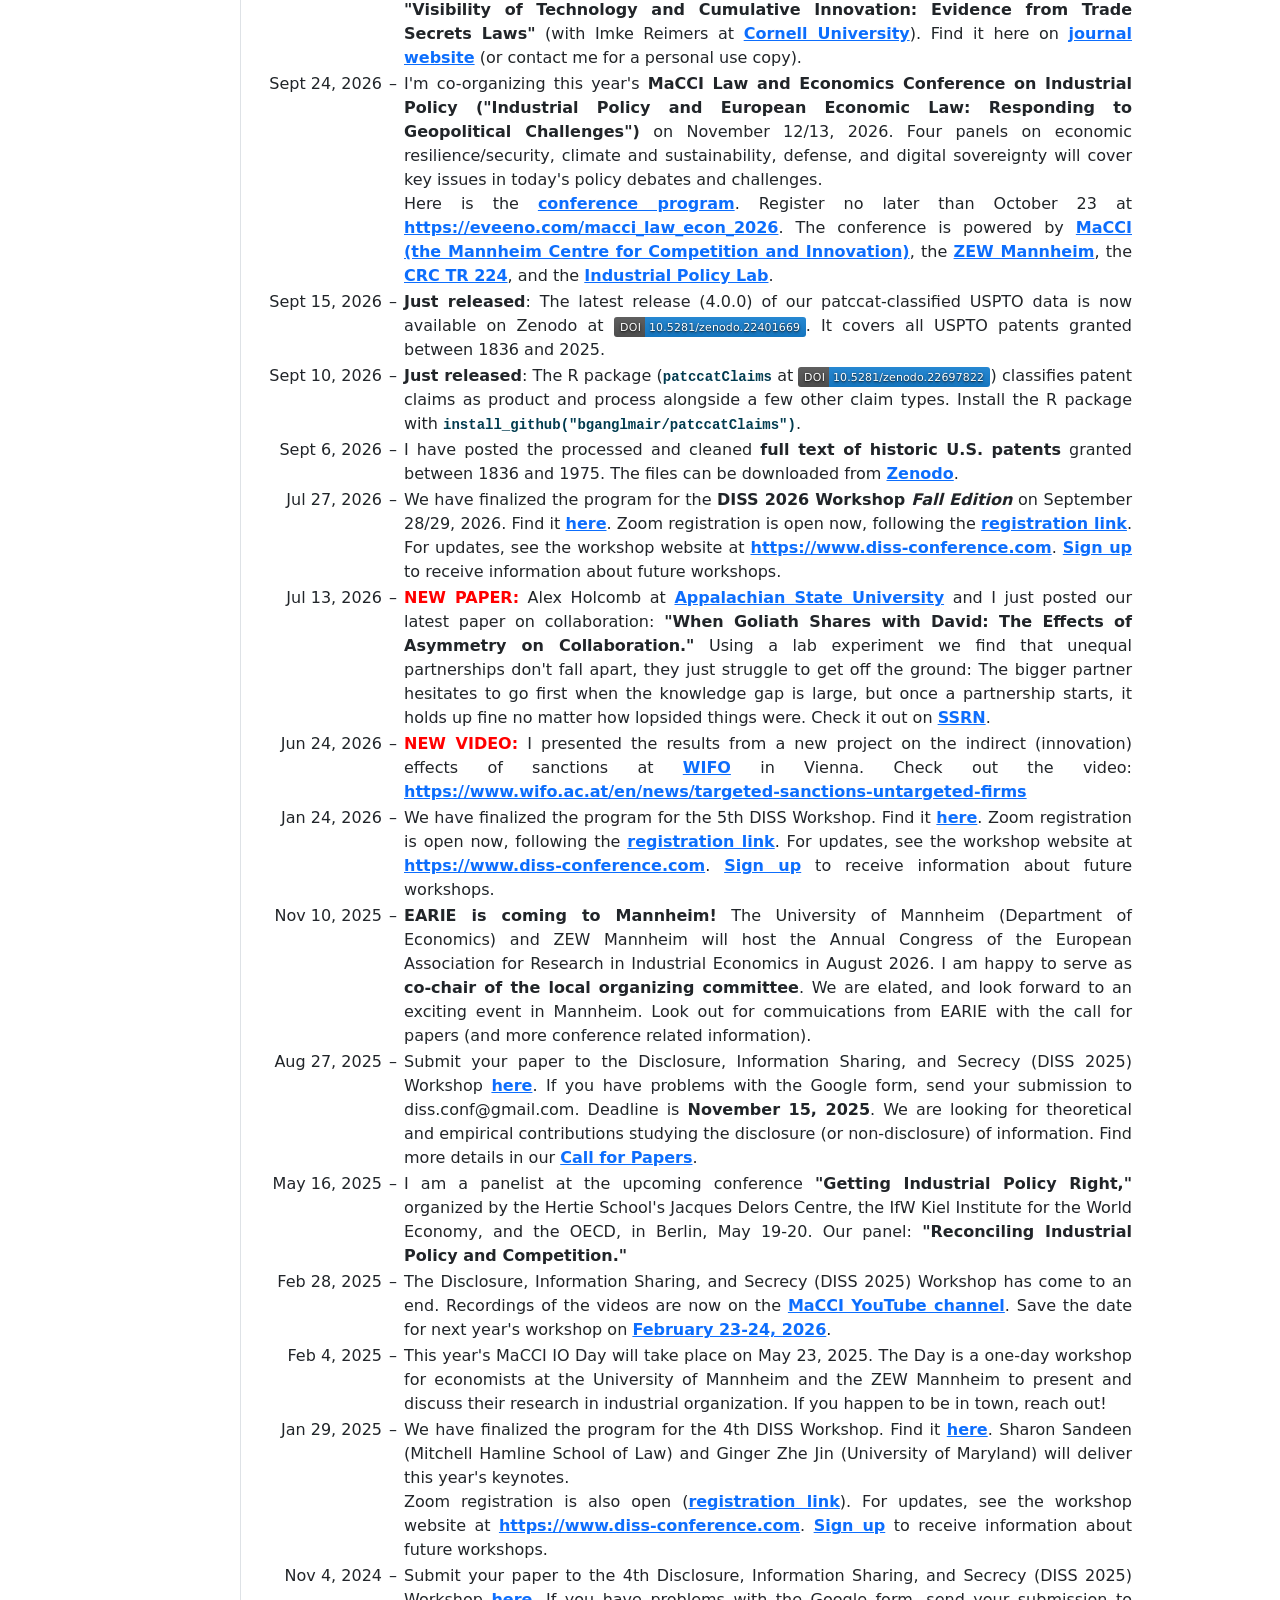
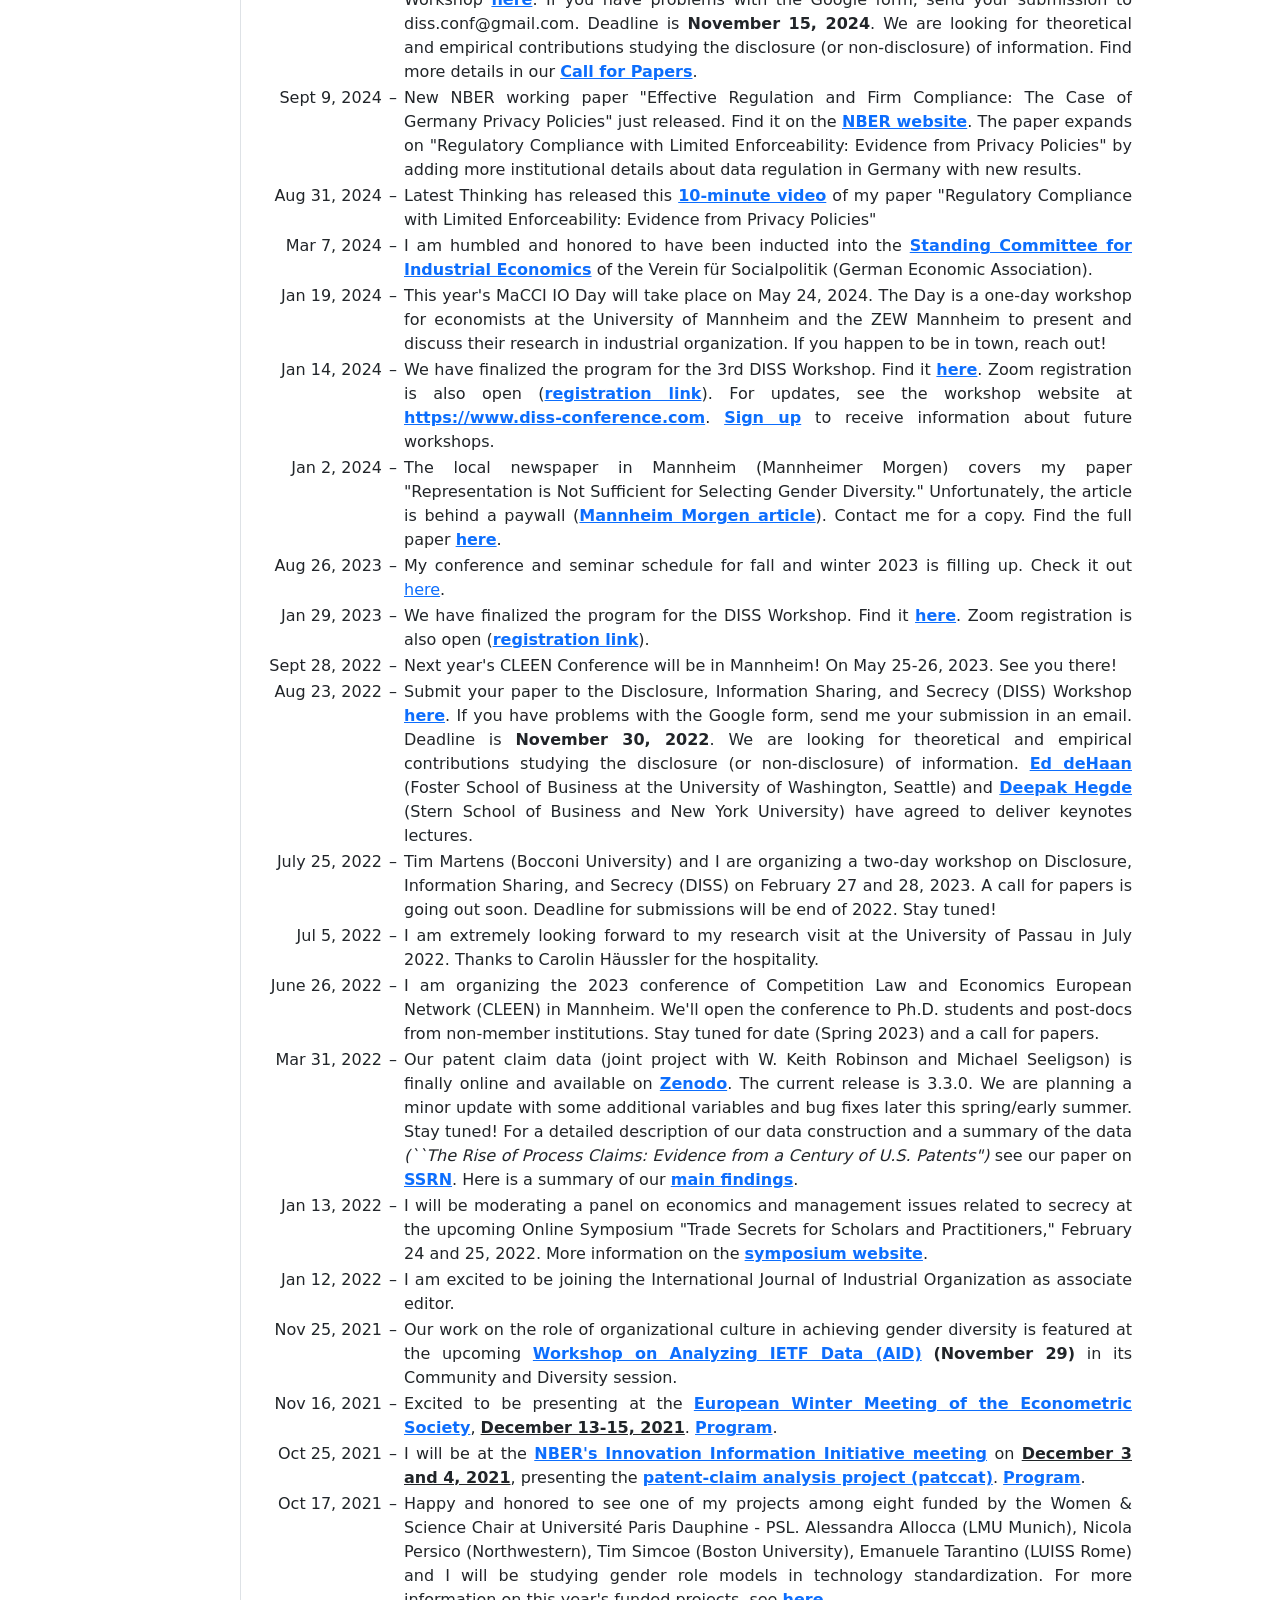
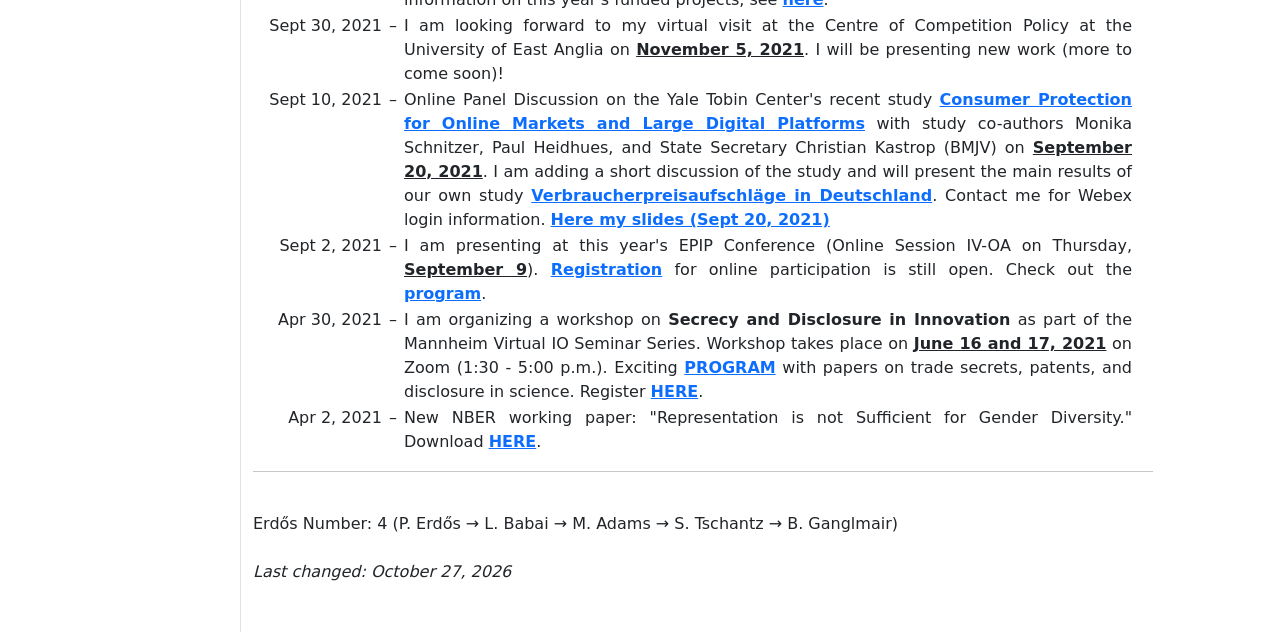
==== commit 4a21a935: "small edits updated dates and presentation listing" ====
--- a/index.html
+++ b/index.html
@@ -732,7 +732,7 @@
 					Erdős Number: 4 (P. Erdős &rarr; L. Babai &rarr; M. Adams &rarr; S. Tschantz &rarr; B. Ganglmair)
 					<!--   END HOME INFORMATION -->
                     <br><br>
-                    <i>Last changed: September 25, 2026</i>
+                    <i>Last changed: October 27, 2026</i>
                     <br><br><br>
                 </div>
             </div>
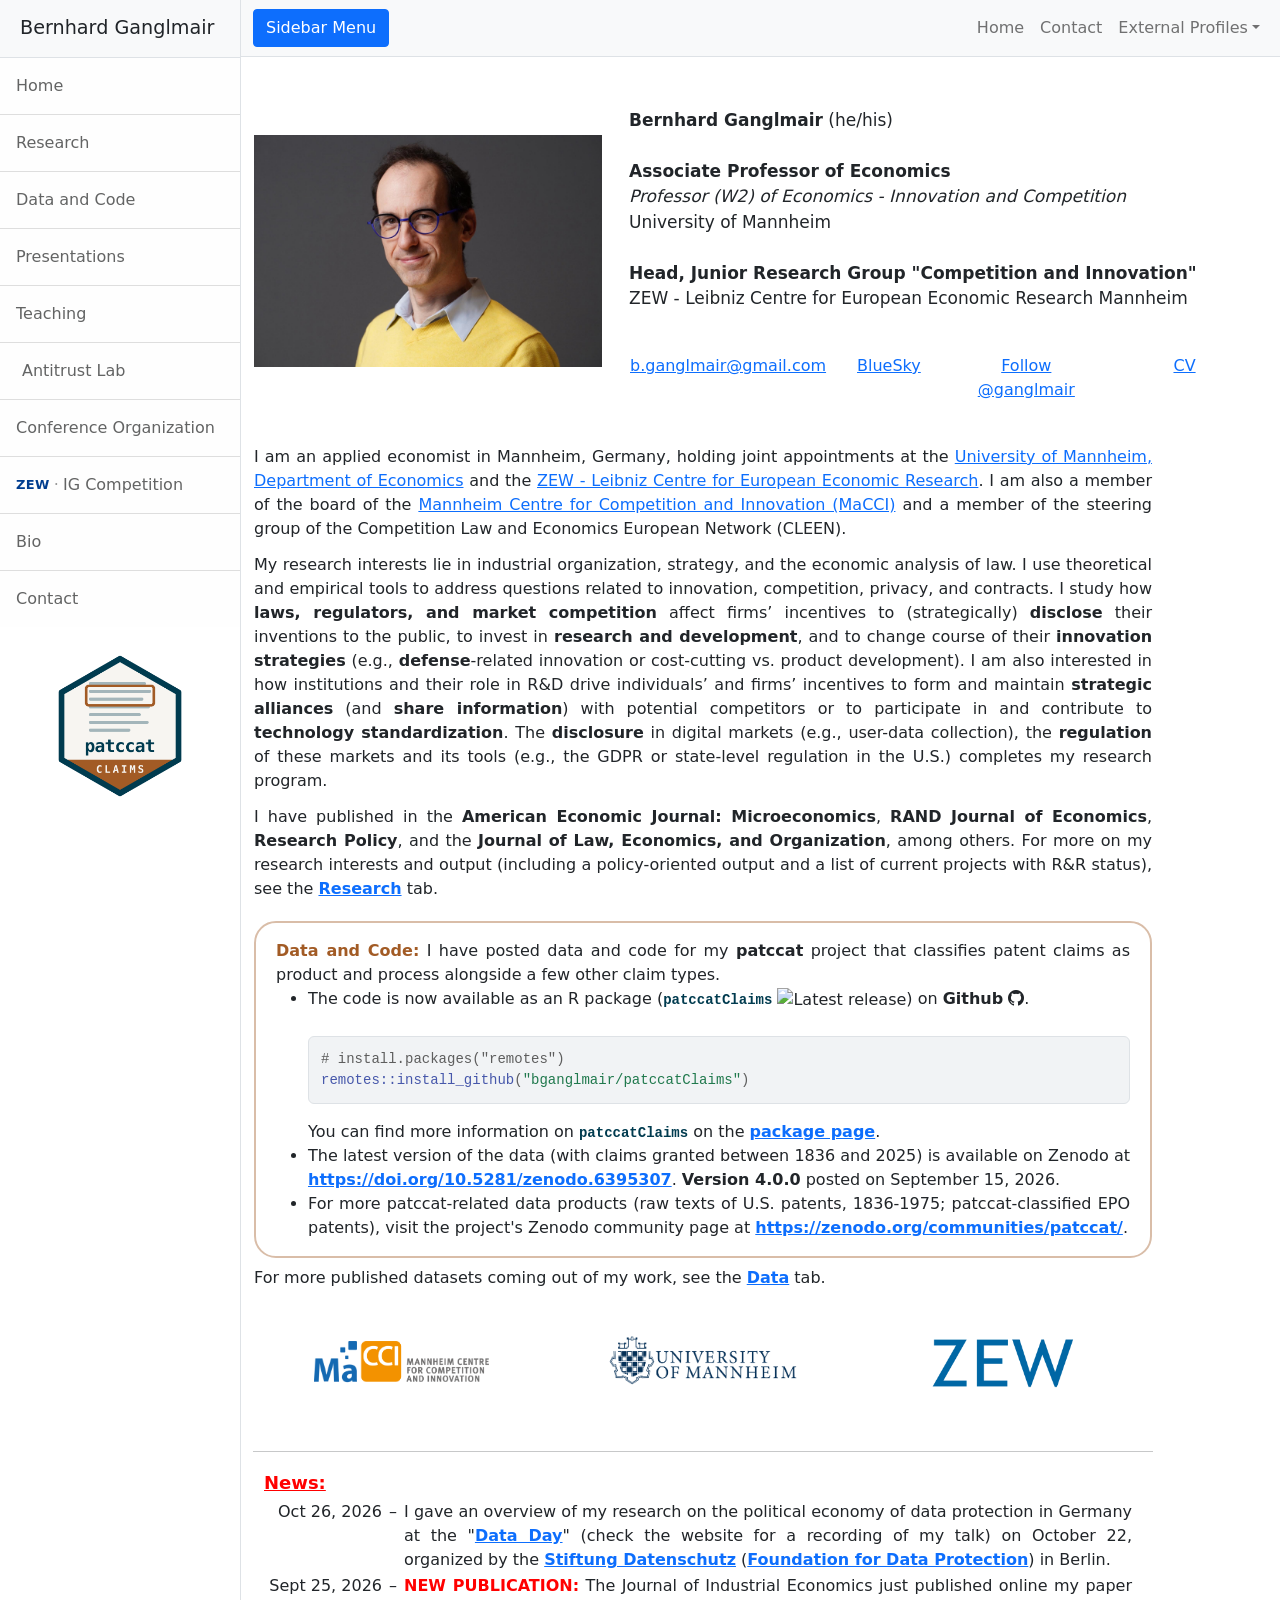
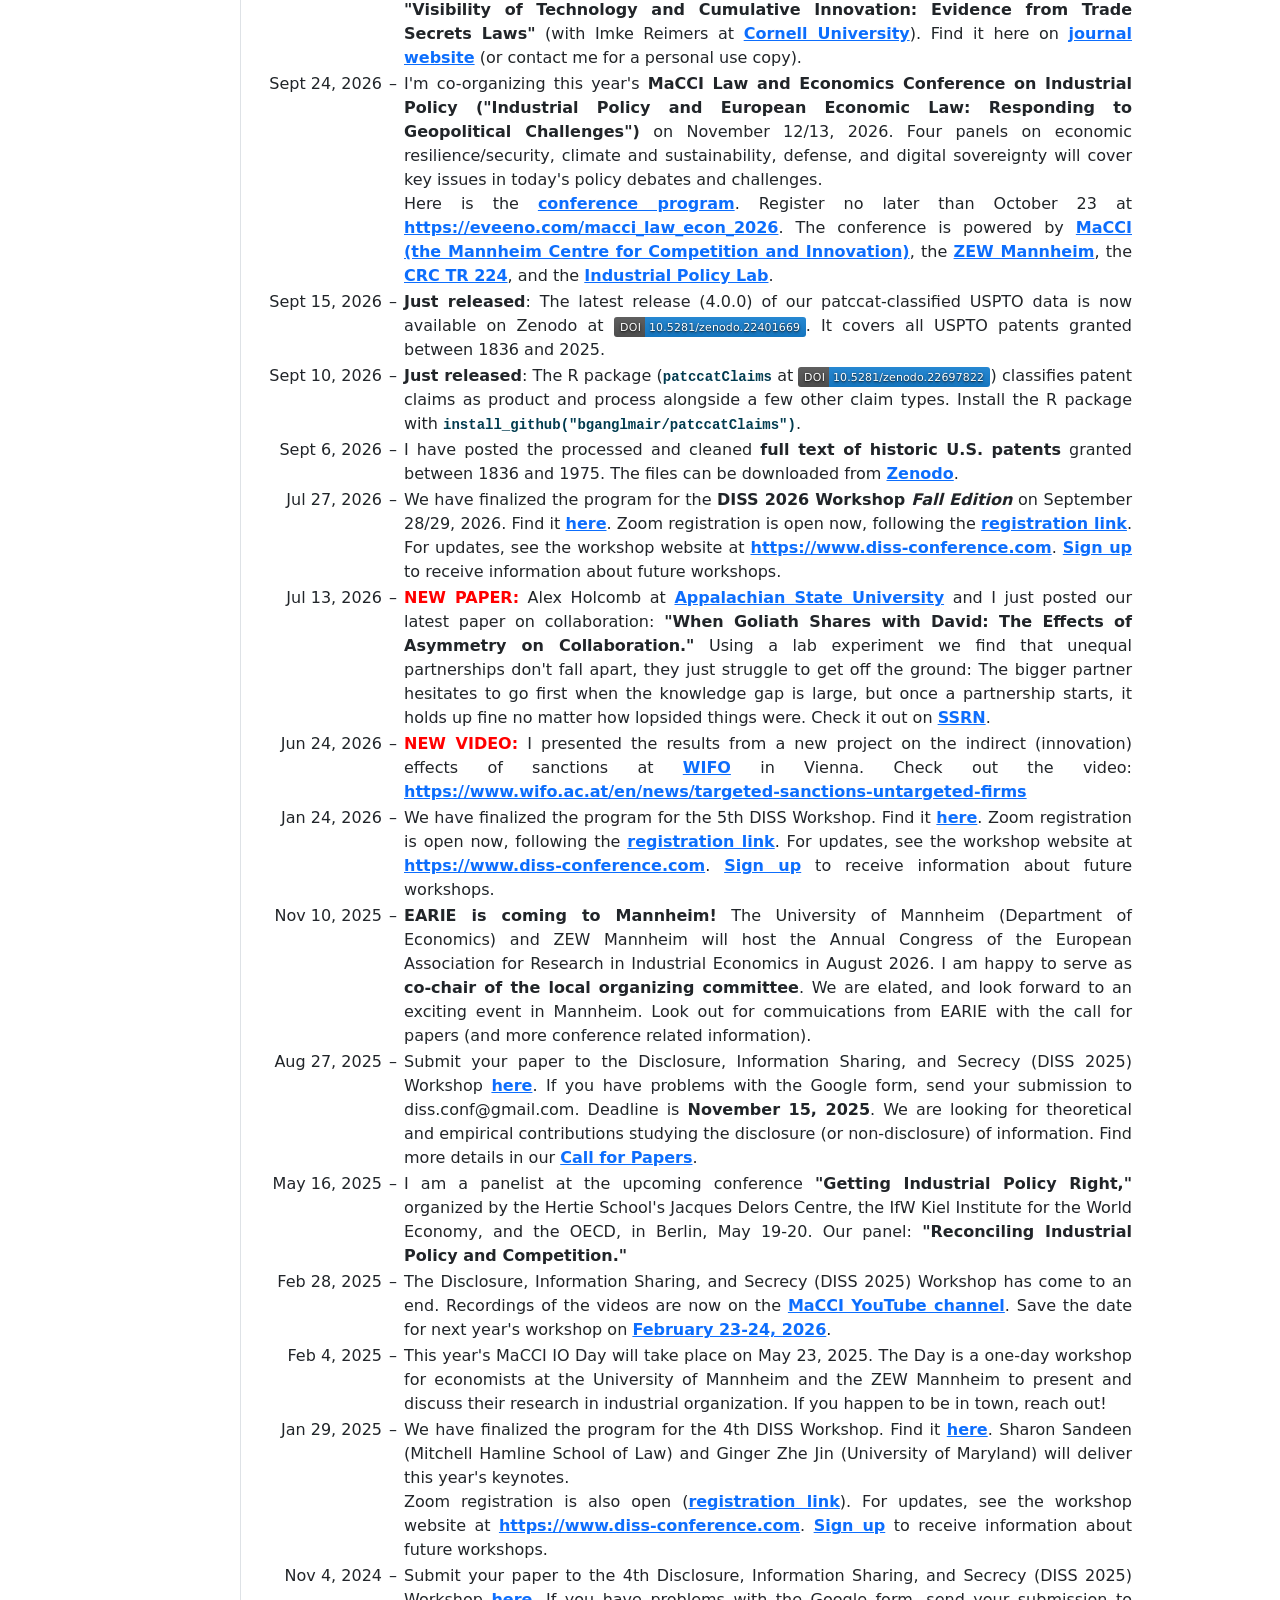
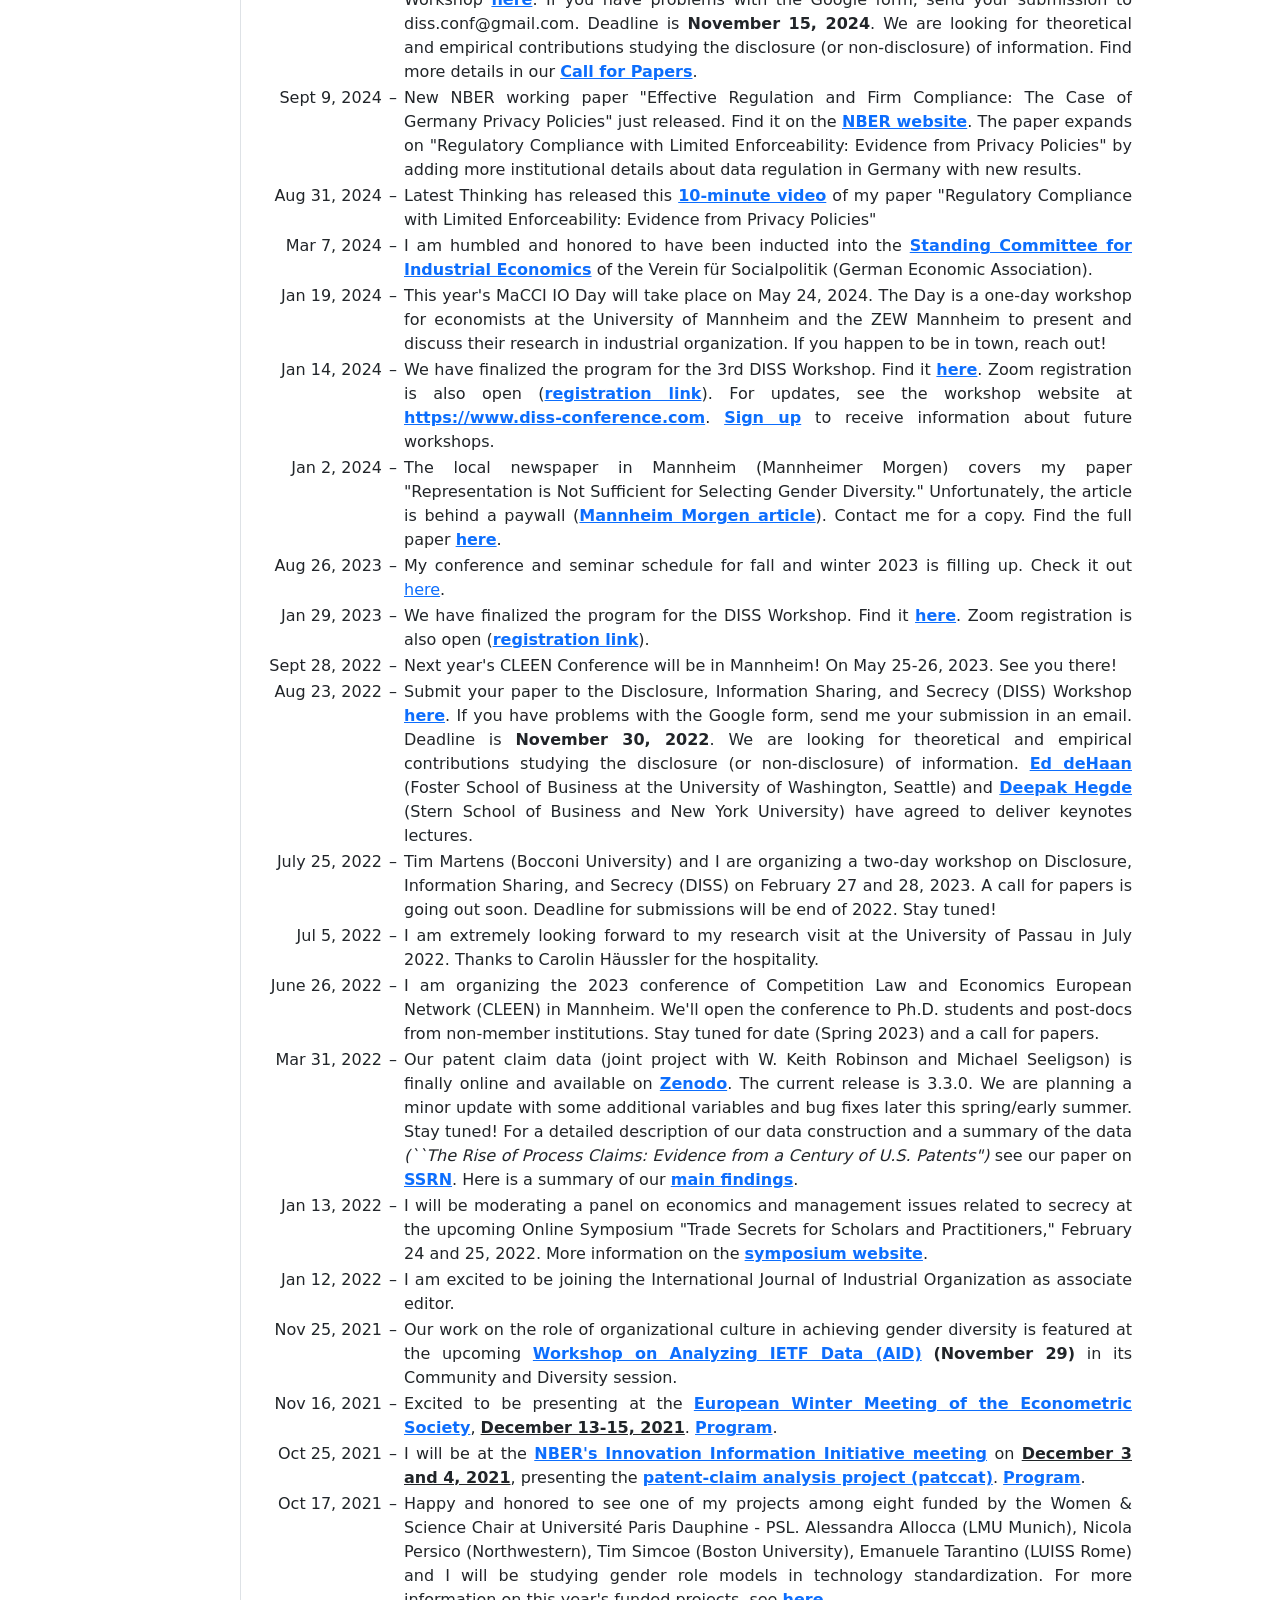
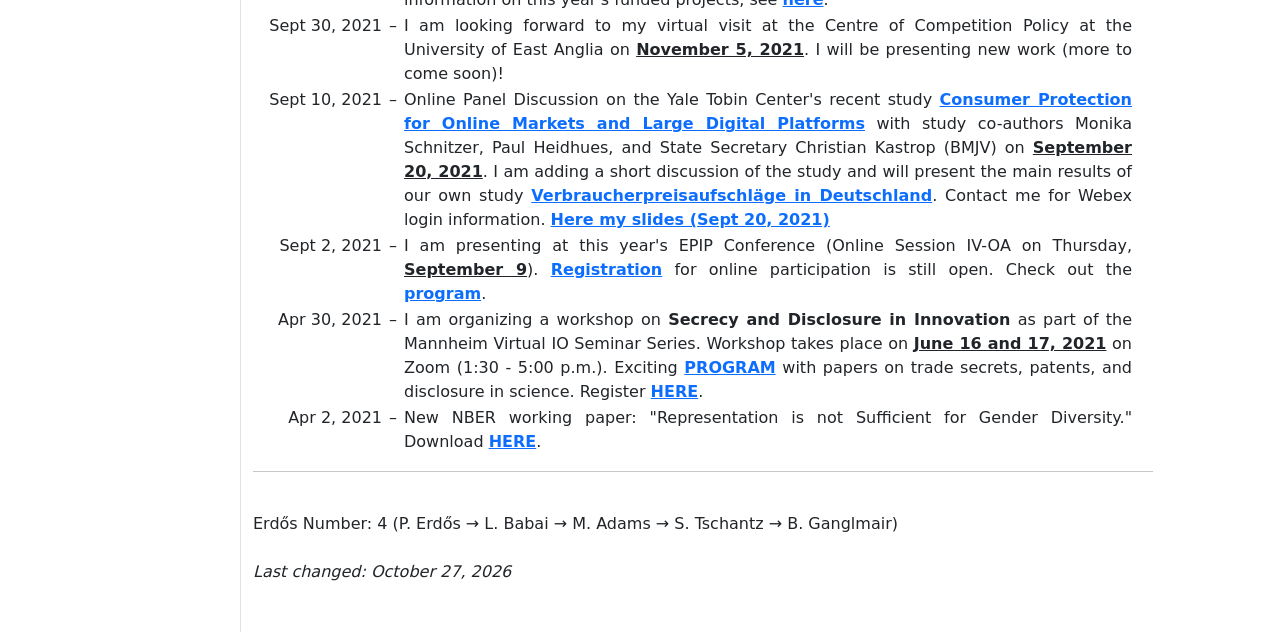
==== commit 384606b7: "Update index.html" ====
--- a/index.html
+++ b/index.html
@@ -312,7 +312,7 @@
                                 <td valign="top" style="text-align:right">Oct 26, 2026</td>
                                 <td valign="top" style="text-align:center">&ndash;</td>
                                 <td valign="top" style="text-align:justify">
-                                    I gave an overview of my research on the political economy of data protection in Germany at the "<b><a href="https://stiftungdatenschutz.org/veranstaltungen/unsere-veranstaltungen-detailansicht/standortvorteil-datenschutz-souveraen-digital-handeln-727" target="_blank">Data Day</a></b>" on October, 2022, organized by the <b><a href="https://stiftungdatenschutz.org" target="_blank">Stiftung Datenschutz</a></b> (<b><a href="https://stiftungdatenschutz.org/english" target="_blank">Foundation for Data Protection</a></b>) in Berlin.
+                                    I gave an overview of my research on the political economy of data protection in Germany at the "<b><a href="https://stiftungdatenschutz.org/veranstaltungen/unsere-veranstaltungen-detailansicht/standortvorteil-datenschutz-souveraen-digital-handeln-727" target="_blank">Data Day</a></b>" (check the website for a recording of my talk) on October 22, organized by the <b><a href="https://stiftungdatenschutz.org" target="_blank">Stiftung Datenschutz</a></b> (<b><a href="https://stiftungdatenschutz.org/english" target="_blank">Foundation for Data Protection</a></b>) in Berlin.
                                 </td>
                             </tr>
 
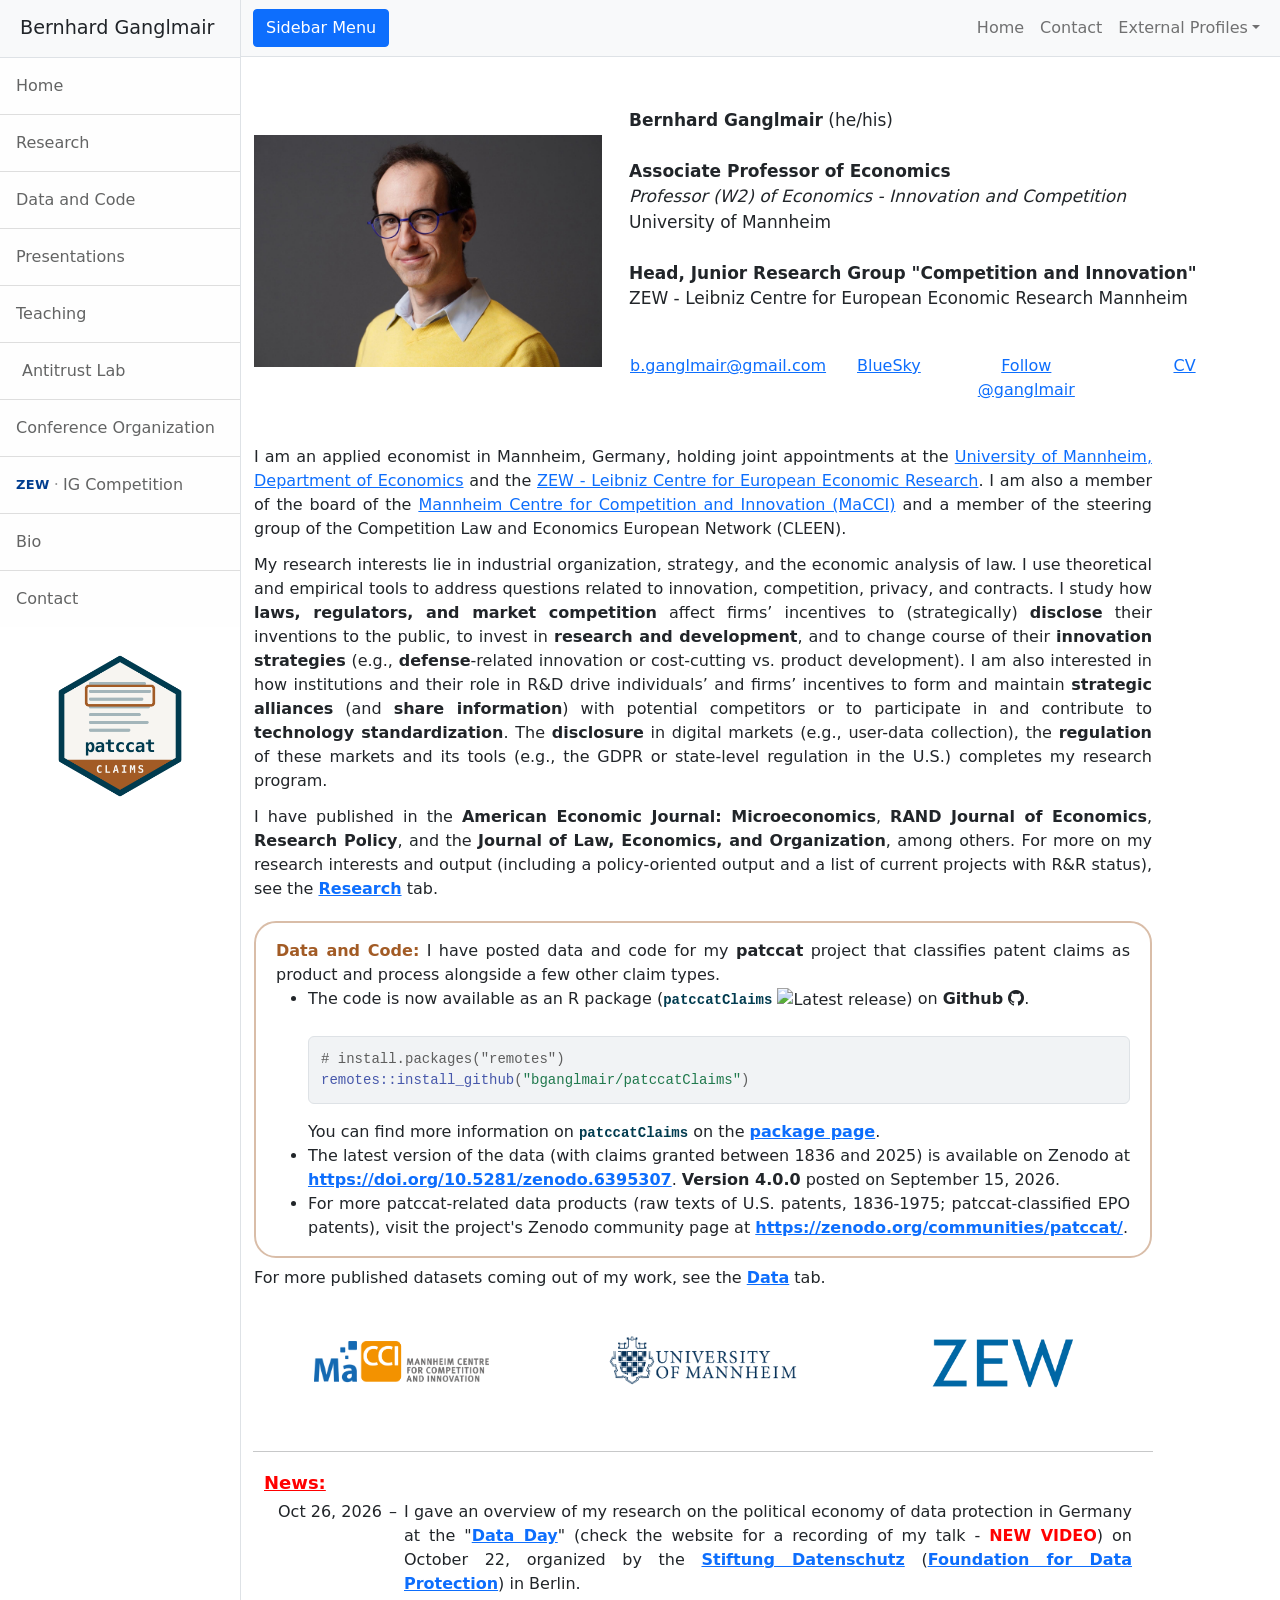
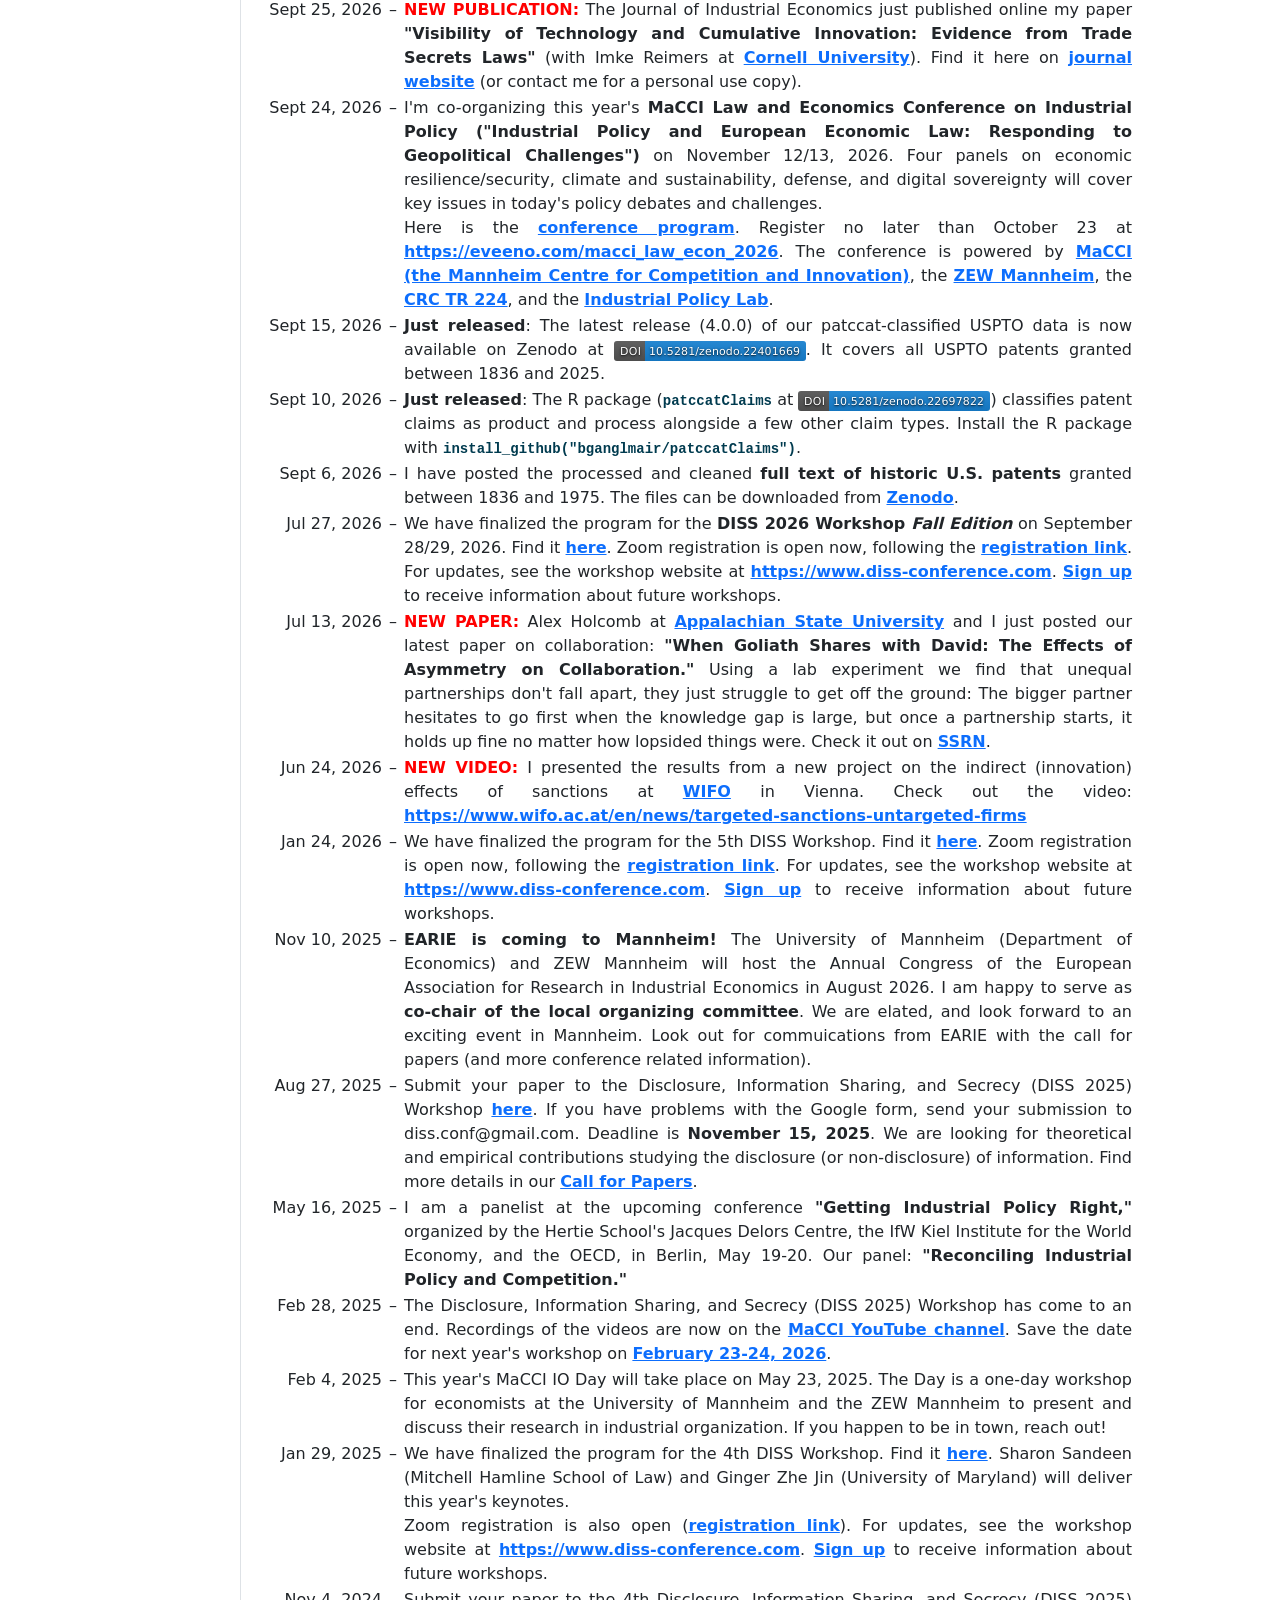
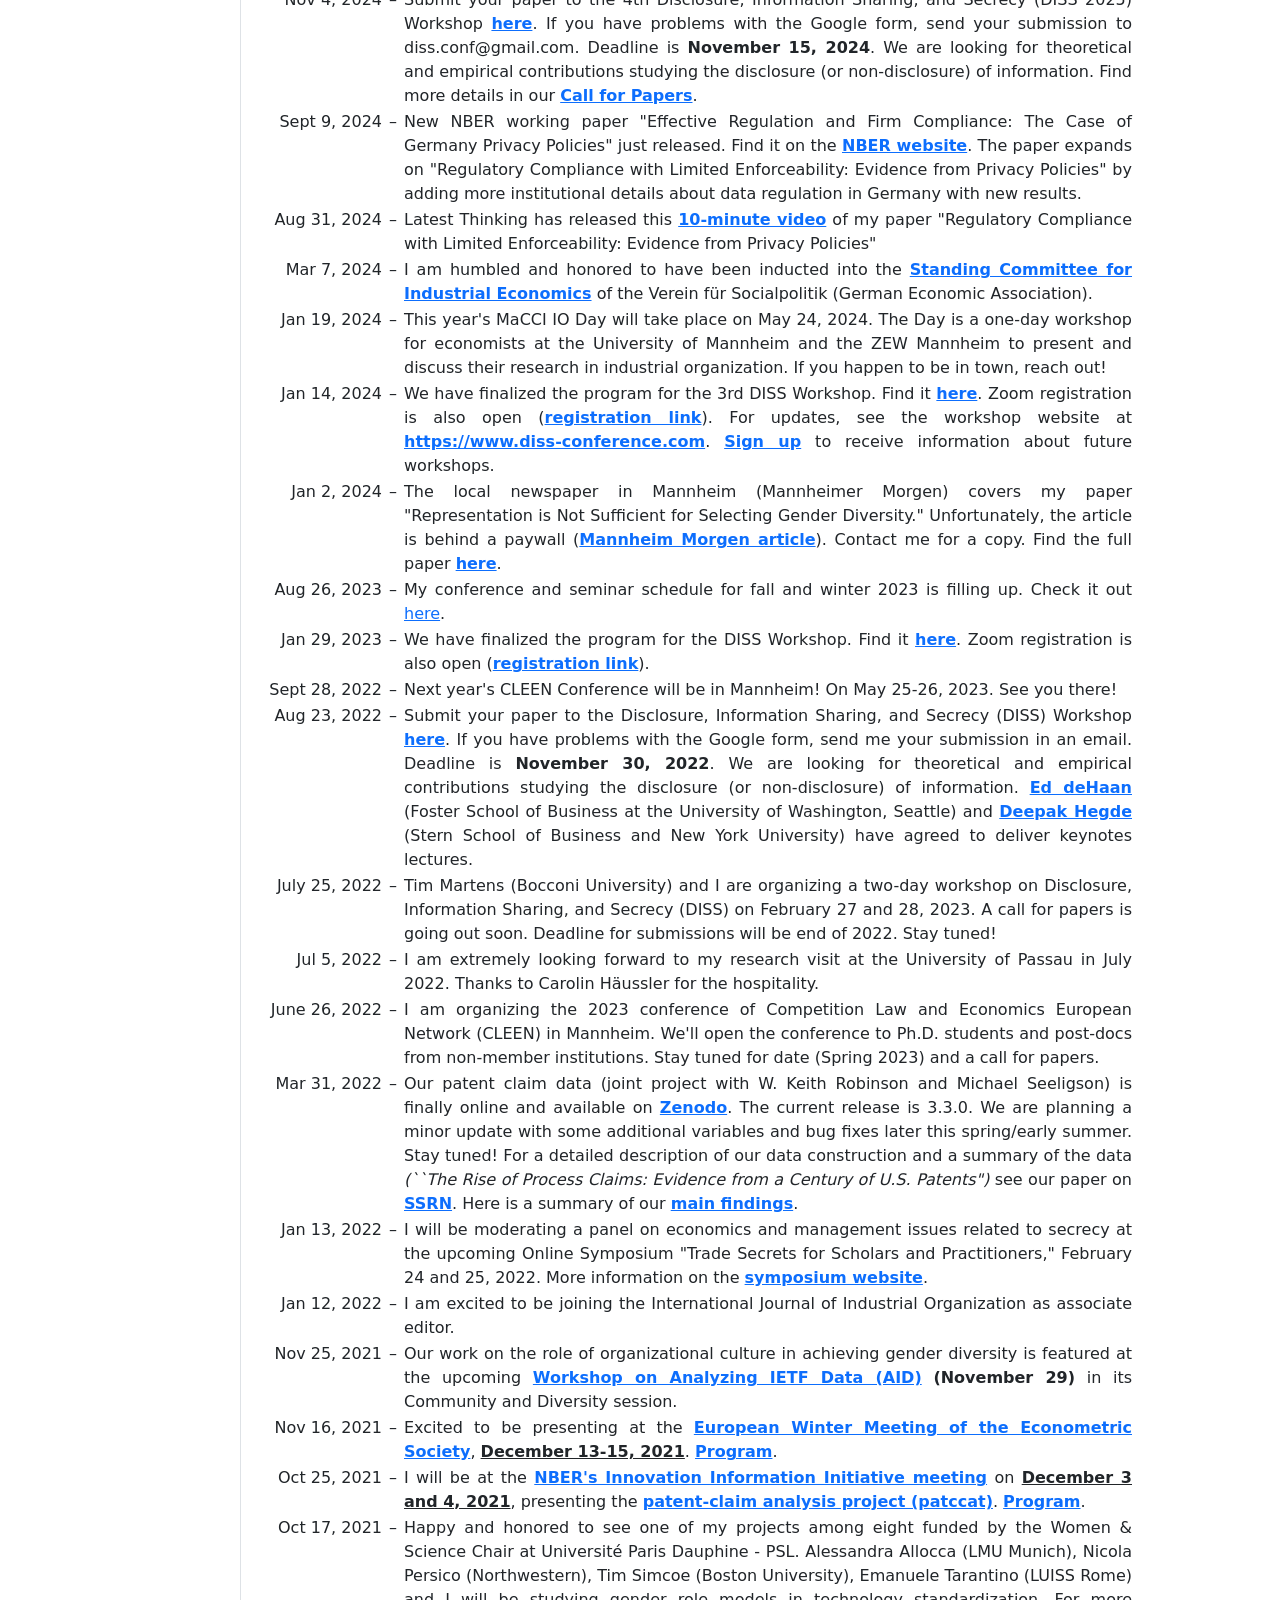
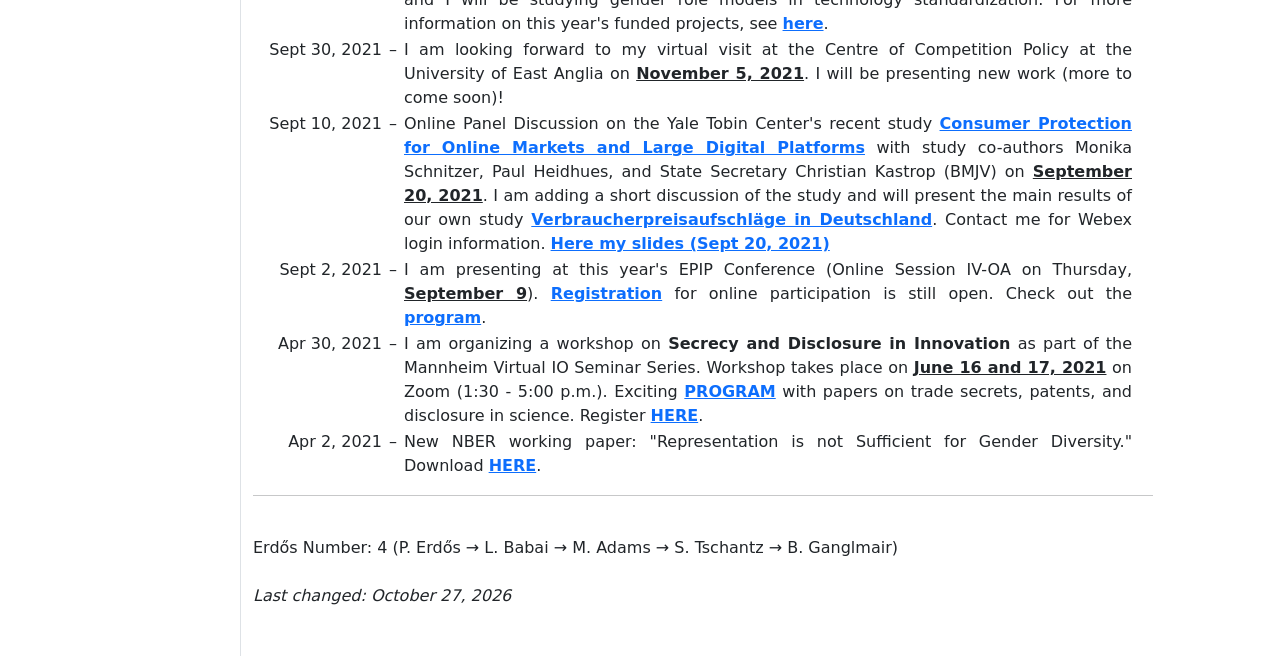
==== commit 9c87b5e6: "updating events Updating IG Comp listings; update presentations" ====
--- a/index.html
+++ b/index.html
@@ -312,7 +312,7 @@
                                 <td valign="top" style="text-align:right">Oct 26, 2026</td>
                                 <td valign="top" style="text-align:center">&ndash;</td>
                                 <td valign="top" style="text-align:justify">
-                                    I gave an overview of my research on the political economy of data protection in Germany at the "<b><a href="https://stiftungdatenschutz.org/veranstaltungen/unsere-veranstaltungen-detailansicht/standortvorteil-datenschutz-souveraen-digital-handeln-727" target="_blank">Data Day</a></b>" (check the website for a recording of my talk) on October 22, organized by the <b><a href="https://stiftungdatenschutz.org" target="_blank">Stiftung Datenschutz</a></b> (<b><a href="https://stiftungdatenschutz.org/english" target="_blank">Foundation for Data Protection</a></b>) in Berlin.
+                                    I gave an overview of my research on the political economy of data protection in Germany at the "<b><a href="https://stiftungdatenschutz.org/veranstaltungen/unsere-veranstaltungen-detailansicht/standortvorteil-datenschutz-souveraen-digital-handeln-727" target="_blank">Data Day</a></b>" (check the website for a recording of my talk - <span style="color:rgb(255,0,0);"><b>NEW VIDEO</b></span>) on October 22, organized by the <b><a href="https://stiftungdatenschutz.org" target="_blank">Stiftung Datenschutz</a></b> (<b><a href="https://stiftungdatenschutz.org/english" target="_blank">Foundation for Data Protection</a></b>) in Berlin.
                                 </td>
                             </tr>
 
